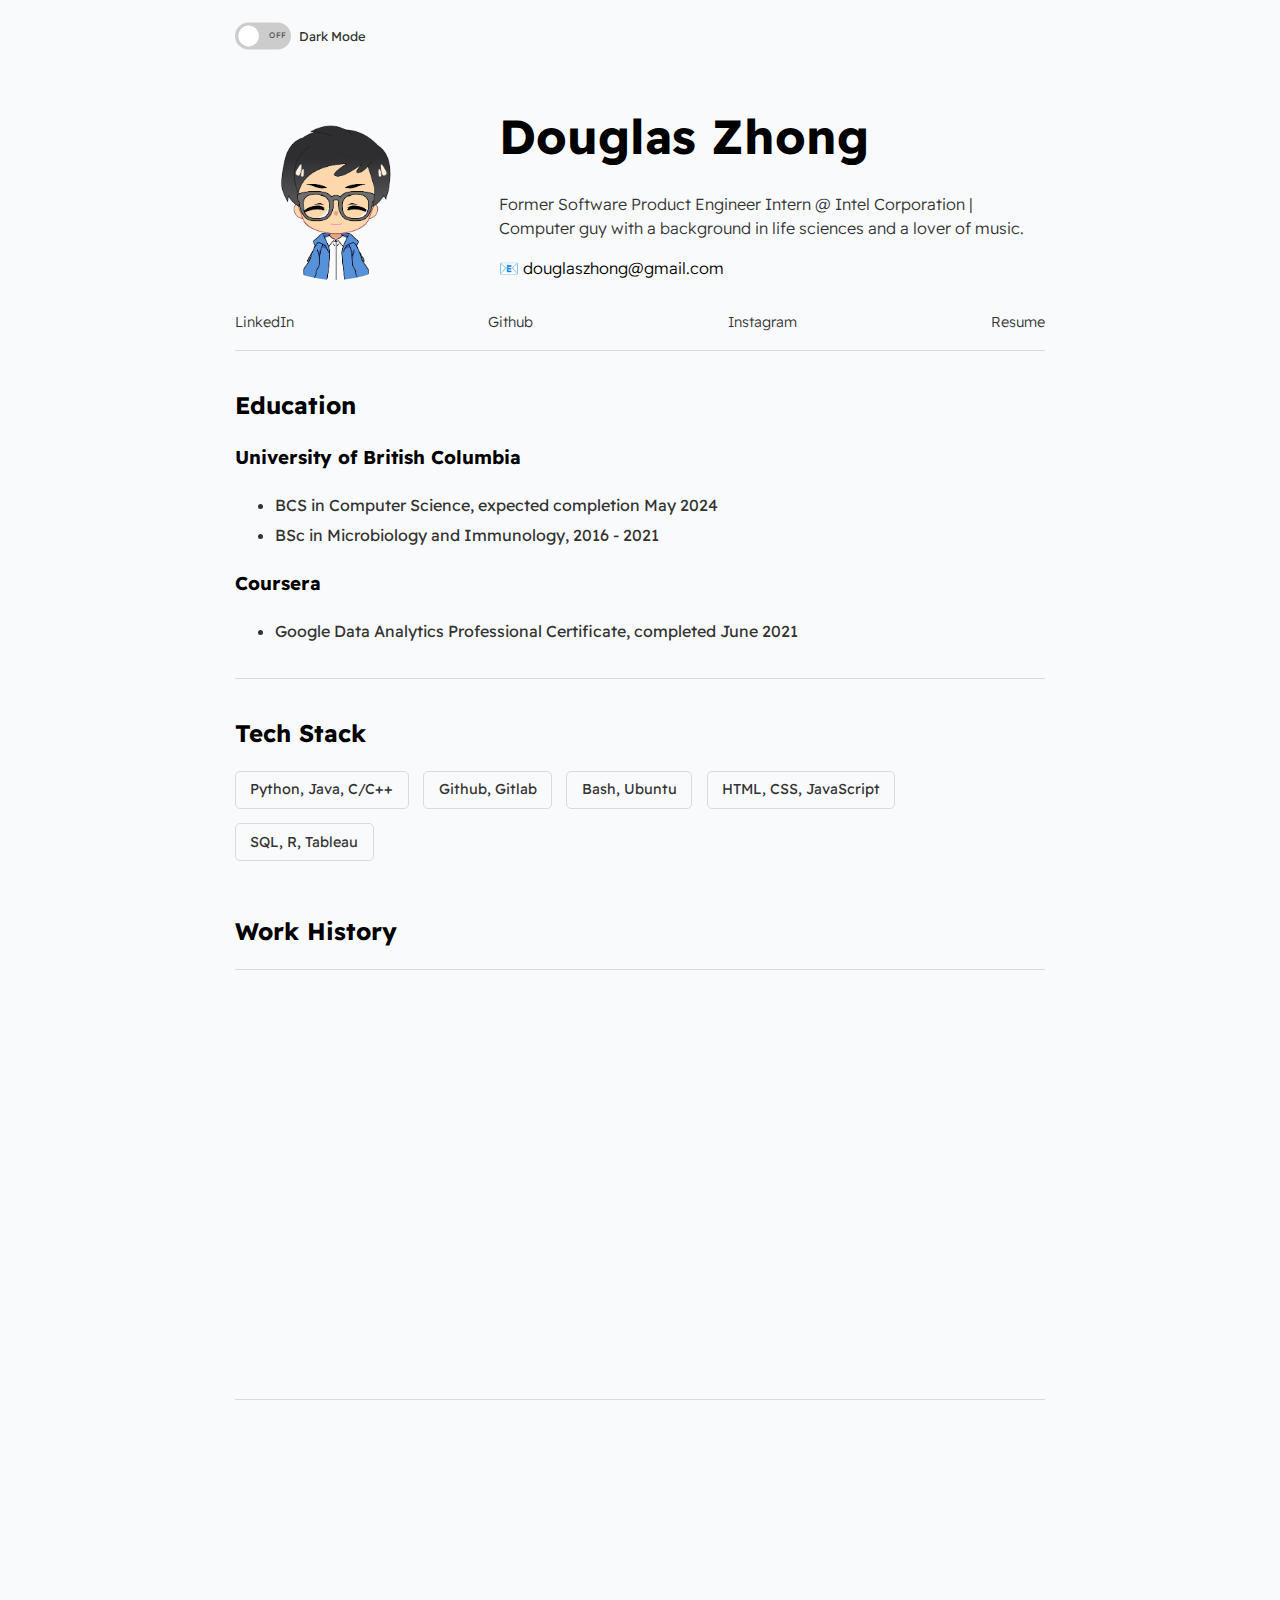
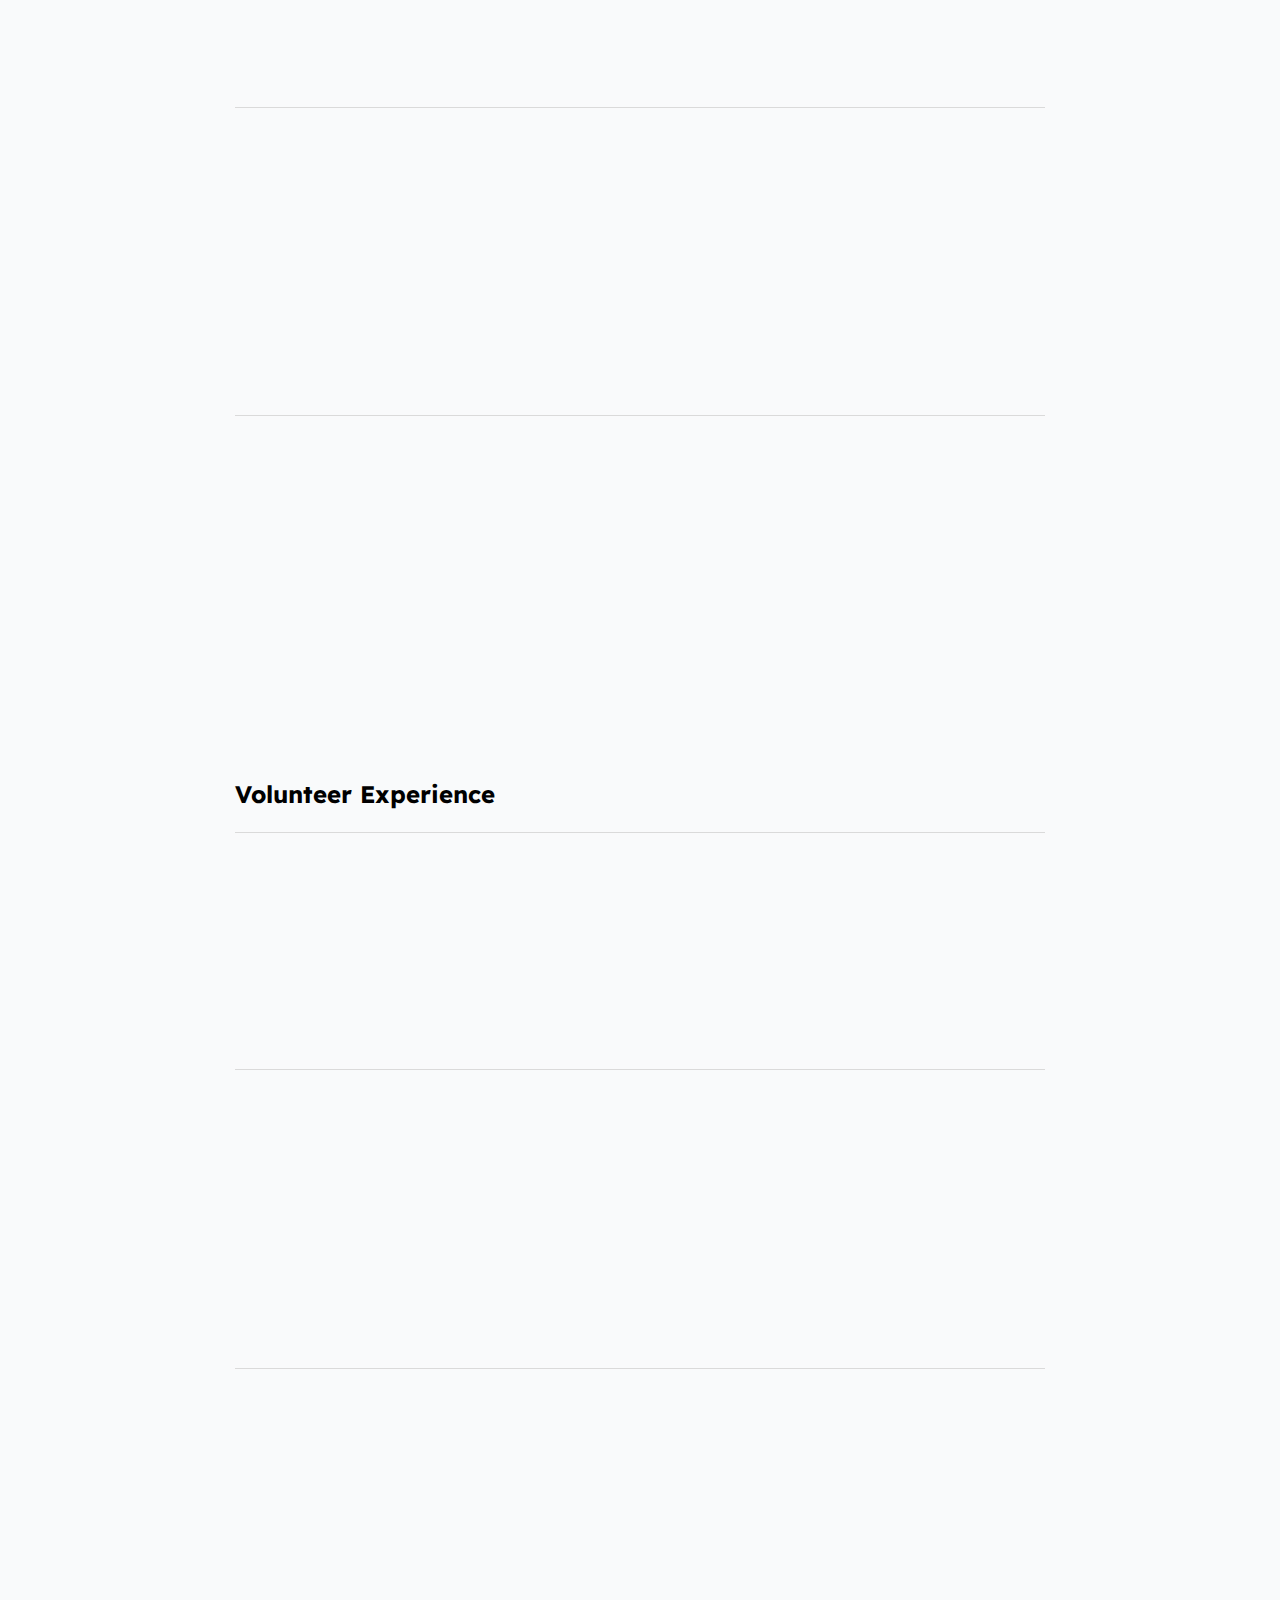
==== index.html @ 0e4bd497 "Update index.html" ====
<!DOCTYPE html>
<html lang="en">
<head>
    <meta charset="UTF-8">
    <meta http-equiv="X-UA-Compatible" content="IE=edge">
    <meta name="viewport" content="width=device-width, initial-scale=1.0">
    <title>Douglas Zhong</title>
    <link rel="stylesheet" type='text/css' media="screen" href="./styles/style.css">
</head>

<body>
    <div id="container--main">
        <div class="theme-switch-wrapper">
            <label class="theme-switch" for="checkbox">
                <input type="checkbox" id="checkbox" />
                <div class="slider round"></div>
                <span class="labels" data-on="ON" data-off="OFF"></span>
          </label>
          <p>Dark Mode</p>
        </div>    

        <section id="wrapper--hero" class="section--page">
            <img id="profile-pic" src="./assets/images/profile.png"/>
            <div>
                <h1 id="user-name">Douglas Zhong</h1>
                <p id ="bio">Former Software Product Engineer Intern @ Intel Corporation | Computer guy with a background in life sciences and a lover of music.</p>
                <a href="mailto: douglaszhong@gmail.com" target="_blank" id="email">📧 douglaszhong@gmail.com </a>
            </div>
        </section>


        <section class="section--page">
            <div id="socials--list">
                <a href="https://www.linkedin.com/in/douglas-zhong/" target="_blank">LinkedIn</a>
                <a href="https://github.com/hdzhong" target="_blank">Github</a>
                <a href="https://www.instagram.com/douglas.zhong/" target="_blank">Instagram</a>
                <a href="./assets/resume.pdf" target="_blank">Resume</a>
            </div>
        </section>
        <div class="line-break"></div>
        <section class="section--page">
            <h2>Education</h2>
            <h3>University of British Columbia</h1>
            <ul id="skills">
                <li>BCS in Computer Science, expected completion May 2024</li>
                <li>BSc in Microbiology and Immunology, 2016 - 2021</li>
            </ul>
            <h3>Coursera</h3>
            <ul id="skills">
                <li>Google Data Analytics Professional Certificate, completed June 2021</li>
            </ul>
        </section>
        <div class="line-break"></div>
        <section class="section--page cond_reveal">
            <h2>Tech Stack</h2>

            <div id="wrapper--techstack__items">
                <div class="card--techstack">
                    <span>Python, Java, C/C++</span>
                </div>

                <div class="card--techstack">
                    <span>Github, Gitlab</span>
                </div>

                <div class="card--techstack">
                    <span>Bash, Ubuntu</span>
                </div>

                <div class="card--techstack">
                    <span>HTML, CSS, JavaScript</span>
                </div>

                <div class="card--techstack">
                    <span>SQL, R, Tableau</span>
                </div>

            </div>
        </section>

        <section id="work-history-wrapper" class="section--page">
            <h2>Work History</h2>
            <div class="line-break"></div>
            <div class="card--work-history reveal">
                <strong>🎥 Software Product Engineer Intern | <a href="http://intel.ca" target="_blank">Intel Corporation</a> </strong>
                <p>May 2022 - Dec 2022</p>
                <p>Improve and maintain cutting edge software video encoders</p>
                <ul>
                    <li>Reduced up to 90% of time spent on testing workflows by introducing more automation to the pipeline</li>
                    <li>Analyzed encoded video quality to improve encoder performance</li>
                    <li>Maintained the open-source SVT-AV1 repository by debugging issues, deploying fixes, and reviewing merges</li>
                    <li>Benchmarked and validated the performance of multiple products across several platforms</li>
                    <li>Optimized AWS costs and time by introducing Terraform into the workflow</li>
                </ul>
            </div>

            <div class="line-break"></div>
            <div class="card--work-history reveal">
                <strong>🎹 Private Piano Teacher | Self-employed </strong>
                <p>Sept 2015 - Present</p>
                <p>Trained over a dozen skilled piano performers</p>
                <ul>
                    <li>Taught the <a href="https://www.rcmusic.com/"" target="_blank">RCM</a> piano curriculum up to Level 10</li>
                    <li>Developed well-rounded lesson plans together with the student and their family</li>
                    <li>Engaged students in discussions on musical selection and composer histories</li>
                </ul>
            </div>

            <div class="line-break"></div>
            <div class="card--work-history reveal">
                <strong>📋 Clinical Research Assistant | <a href="http://bcfootandankle.com/research/staff/"" target="_blank">BC Foot and Ankle</a></strong>
                <p>May 2020 - Dec 2020</p>
                <p>Managed 3+ orthopaedic studies to help improve the treatment of foot and ankle diseases</p>
                <ul>
                    <li>Created protocols for new and current studies for research during COVID-19</li>
                    <li>Developed and managed several REDCap databases for survey data collection</li>
                    <li>Compiled and analyzed data in Excel and produced reports for the surgeons/researchers</li>
                </ul>
            </div>

            <div class="line-break"></div>
            <div class="card--work-history reveal">
                <strong>🔬 Student Research Assistant |<a href="https://signalchemlifesciences.com/" target="_blank"> SignalChem Biotech Inc. </a></strong>
                <p>Jan 2019 - Sep 2019</p>
                <p>Produced 10+ custom proteins for clients</p>
                <ul>
                    <li>Performed various enzymatic assays for quality control to ensure customers received high quality proteins</li>
                    <li>Successfully implemented and optimized the cloning workflow for creating custom proteins</li>
                </ul>
            </div>
        </section>

        <section id="volunteer-wrapper" class="section--page">
            <h2>Volunteer Experience</h2>
            <div class="line-break"></div>
            <div class="card--work-history reveal">
                <strong>📊 Volunteer/Organizer | Data for Good Vancouver</strong>
                <p>May 2021 - Feb 2022</p>
                <ul>
                    <li>Helped organize a datathon for Brightside Homes to improve social housing</li>
                    <li>Cleaned and transformed survey data for future analytical purposes</li>
                </ul>
            </div>

            <div class="line-break"></div>
            <div class="card--work-history reveal">
                <strong>🏢 Human Resources Staff Member | Anime Revolution Inc. </strong>
                <p>Mar 2017 - Jun 2021</p>
                <ul>
                    <li>Planned and organized many of the logistical and practical details for the 3-day convention over several months with a dedicated team of directors, staff, and volunteers</li>
                    <li>Organized and scheduled shifts for 100+ staff and volunteers across several departments to make sure that the convention runs effectively and smoothly</li>
                </ul>
            </div>

            <div class="line-break"></div>
            <div class="card--work-history reveal">
                <strong>🎓 Senior Orientation Leader | University of British Columbia</strong>
                <p>Dec 2017 - Dec 2018</p>
                <ul>
                    <li>Successfully planned and executed Imagine Day (UBC’s orientation day) with a team of dedicated leaders for almost 2000 new UBC students</li>
                    <li>Trained and help develop a team of Orientation Leaders using various leadership and mentoring techniques and through giving feedback on online assignments</li>
                </ul>
            </div>

        </section>

        <section class="section--page reveal">
            <h2>Projects & Accomplishments (WIP)</h2>
            
            <div class="card--project">
                <a href="https://www.students.cs.ubc.ca/~hdzhong/project/public_html/login.php" target="_blank"><span>🏆 </span>Simple Anime Databases</a>
            </div>
            <div class="card--project">
                <a href="#"><span>🏆 </span>REDCap Database for Orthopaedic Studies</a>
            </div>
        
            <div class="card--project">
                <a href="#" ><span>🏆 </span>Saanich Inlet Genomics Report (Bioinformatics)</a>
            </div>
        
            <div class="card--project">
                <a href="https://github.com/hdzhong/Quizlet-But-Worse" target="_blank" ><span>🏆 </span>Flashcards!</a>
            </div>

        </section>
    </div>
    <script src="scripts.js"></script> 
</body>
</html>
---- styles/style.css ----
@import url('https://fonts.googleapis.com/css2?family=Readex+Pro:wght@300;400;500;600;700&display=swap');

/* Main styling */
:root{
    --mainTextColor:#000;
    --secondaryTextColor:rgb(51 51 51);
    --mainLinkColor:#0da2b8;
    --mainBorderColor:rgb(218, 218, 218);
    --mainBgColor:rgb(249, 250, 251);
    --hoverColor:#CBCBCB
}

html[data-theme='dark'] {
    --mainTextColor:#fff;
    --secondaryTextColor:#adb0b1;
    --mainLinkColor:rgb(30, 190, 214);
    --mainBorderColor:#2b3031;
    --mainBgColor:#131415;
    --hoverColor:#2b3031
}

html[data-theme='light'] {
    --mainTextColor:#000;
    --secondaryTextColor:rgb(51 51 51);
    --mainLinkColor:#0da2b8;
    --mainBorderColor:rgb(218, 218, 218);
    --mainBgColor:rgb(249, 250, 251);
    --hoverColor:#CBCBCB
}


*{
    font-family: 'Readex Pro';
    line-height: 1.5em;
    box-sizing: border-box;
    color: var(--mainTextColor);
}

body{
    background-color: var(--mainBgColor);

}

p, span, li{
    color: var(--secondaryTextColor);
    font-size: 1em;
}

a{
    text-decoration: none;
    color: var(--mainLinkColor);
    font-size: 500;
}

li{
    line-height: 1.9em;
}

#container--main{
    max-width: 810px;
    margin: 0 auto;
}

.section--page{
    padding-top: 1em;
    padding-bottom: 1em;
}

#wrapper--hero{
    display: flex;
    align-items: center;
    gap: 4em;
}

#user-name{
    font-size: 3em;
    line-height: 1em;
}
#bio, a{
    font-weight: 300;
}

#profile-pic{
    border-radius: 50%;
    width: 200px;
    height: 200px;
    object-fit: cover;
}


#email{
    color: var(--mainTextColor);
    transition: 0.3s;
}

#email:hover{
    color: var(--mainLinkColor);
}

#socials--list{
    display: flex;
    justify-content: space-between;
    column-gap: 1em;
    flex-wrap: wrap;
}

#socials--list a{
    font-size: 0.9em;
    color: var(--secondaryTextColor);
    transition: 0.3s;
}

#socials--list a:hover{
    color: var(--mainLinkColor);
}

#wrapper--techstack__items{
    display: flex;
    flex-wrap: wrap;
    gap: 1em;
    font-size: 0.9em;
}


.card--techstack{
    border: 1px solid var(--mainBorderColor);
    padding: 0.5em 1em;
    border-radius: 5px;
    transition: 0.5s;
}

.card--techstack:hover{
    background-color: var(--hoverColor);
}

.card--work-history{
    border-left: 1px solid var(--mainBorderColor);
    margin-top: 3em;
    margin-bottom: 3em;
    padding-left: 2em;
}

.line-break{
    background-color: var(--mainBorderColor);
    height: 1px;
}

.card--project{
    padding-top: 1em;
    padding-bottom: 1em;
    border-top: 1px solid var(--mainBorderColor);
}

.card--project a{
    color: var(--mainTextColor);
    transition: 0.3s;
}

.card--project a:hover{
    color: var(--mainLinkColor)
}

/* Adjust for mobile */

@media(max-width:600px) {
    #wrapper--hero{
        flex-direction: column;
        padding-left:0.25em;
    }
    #profile-pic{
        margin-top: 25px;
        margin-bottom: -40px;
        width: 300px;
        height: 300px;
    }

    .section--page{
        padding-top: 1em;
        padding-bottom: 1em;
    }

    .card--work-history{
        border-left: none;
        padding-left: 1em;
    }
    .cond_reveal{
        position: relative;
        transform: translateY(15px);
        opacity: 0;
        transition: 0.70s all ease;
    }
    .cond_reveal.active{
        transform: translateY(0);
        opacity: 1;
    }
}

/* Slow reveal of contents while scrolling */
.reveal{
    position: relative;
    transform: translateY(25px);
    opacity: 0;
    transition: 0.70s all ease;
  }
  .reveal.active{
    transform: translateY(0);
    opacity: 1;
  }

/* Dark mode toggle */

.theme-switch-wrapper {
    display: flex;
    align-items: center;
    transform: scale(0.8);
    transform-origin: left;
}

.theme-switch-wrapper p {
    margin-left: 10px;
    font-size: 1rem;
}
.theme-switch {
    display: inline-block;
    height: 34px;
    position: relative;
    width: 70px;
}

.theme-switch input {
    display:none;
}

/* Slider styling */

.slider {
    background-color: #ccc;
    bottom: 0;
    cursor: pointer;
    left: 0;
    position: absolute;
    right: 0;
    top: 0;
    transition: .4s;
}

.slider:before {
    background-color: #fff;
    bottom: 4px;
    content: "";
    height: 26px;
    left: 4px;
    position: absolute;
    transition: .4s;
    width: 26px;
}

input:checked + .slider {
    background-color: #66bb6a;
}

input:checked + .slider:before {
    transform: translateX(36px);
}

.slider.round {
    border-radius: 34px;
}

.slider.round:before {
    border-radius: 50%;
}

/* Slider labels */
.theme-switch .labels {
    position: absolute;
    top: 25%;
    left: 0;
    width: 100%;
    height: 100%;
    font-size: 10px;
    transition: all 0.4s ease-in-out;
}

.theme-switch .labels::after {
    content: attr(data-off);
    position: absolute;
    right: 7px;
    color: #4d4d4d;
    opacity: 1;
    transition: all 0.3s ease-in-out;
}

.theme-switch .labels::before {
    content: attr(data-on);
    position: absolute;
    left: 7px;
    color: #ffffff;
    opacity: 0;
    transition: all 0.3s ease-in-out;
}

.theme-switch input:checked~.labels::after {
    opacity: 0;
}

.theme-switch input:checked~.labels::before {
    opacity: 1;
}
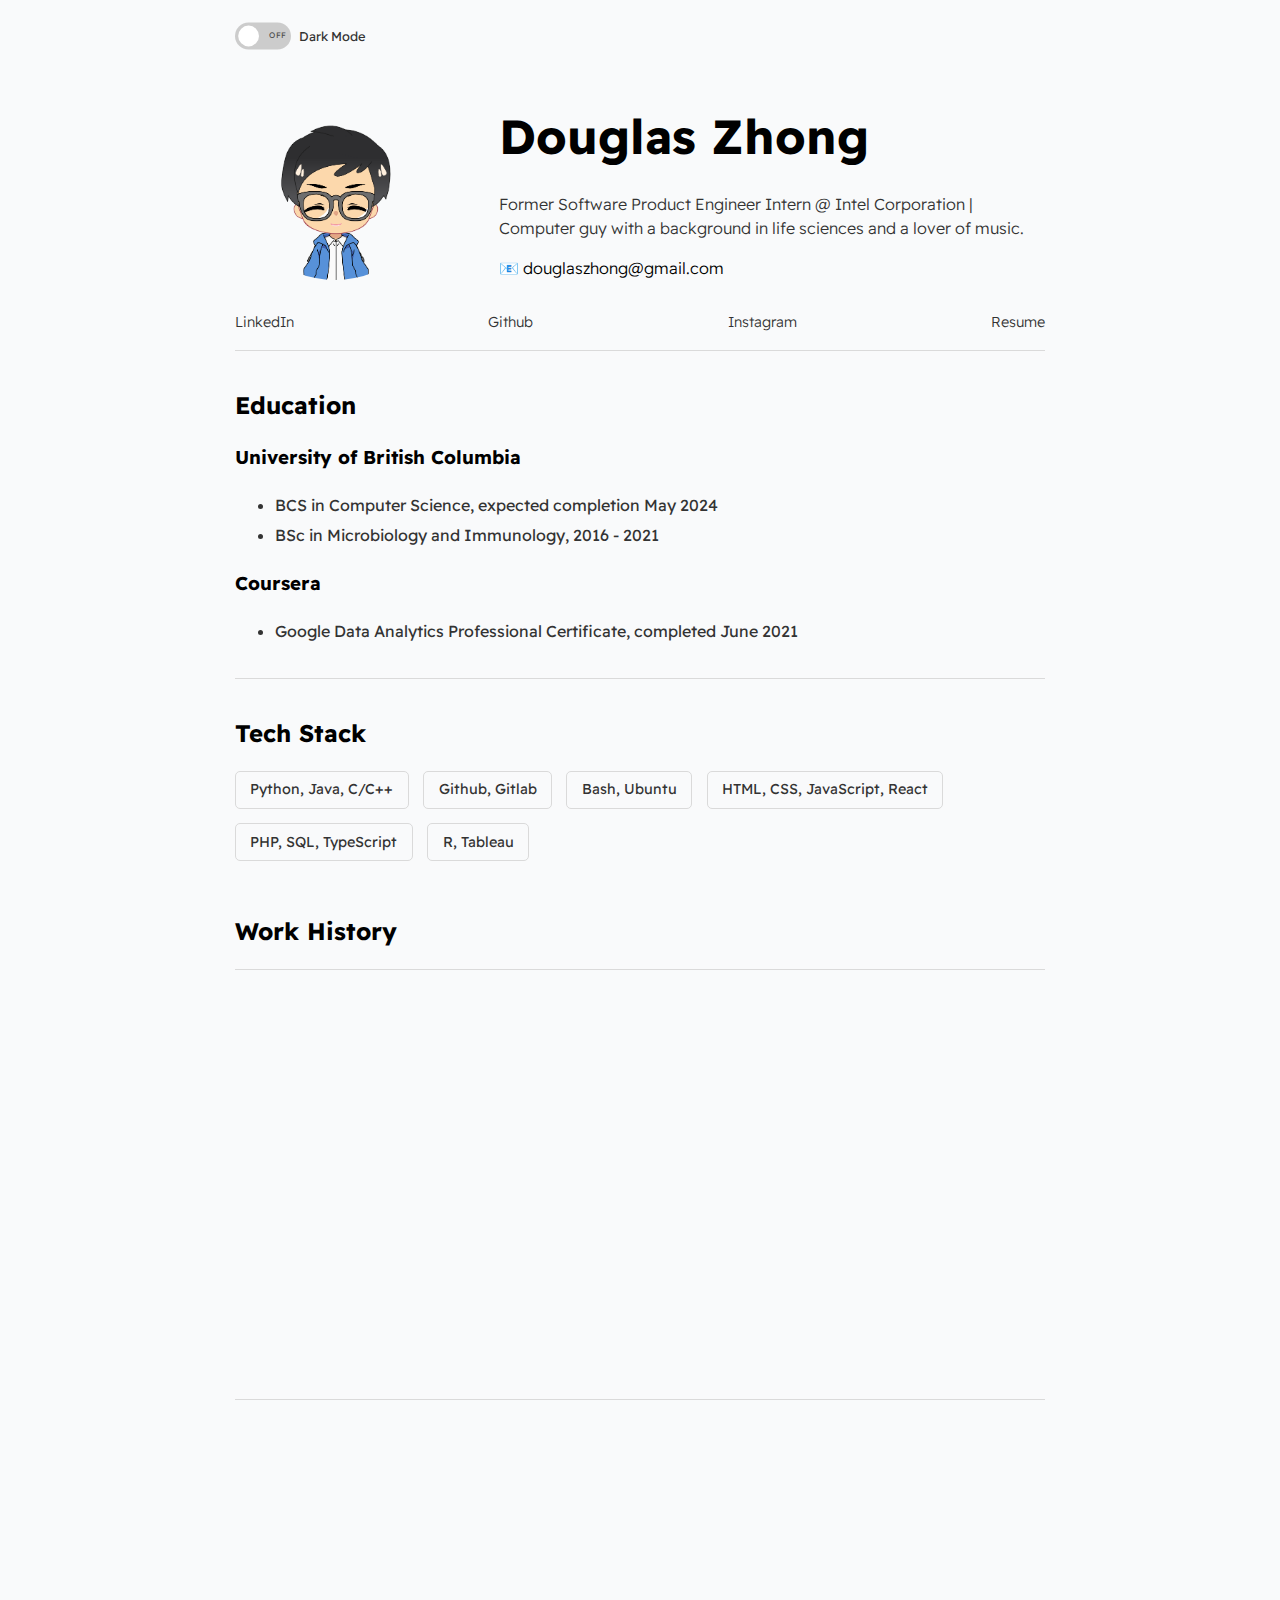
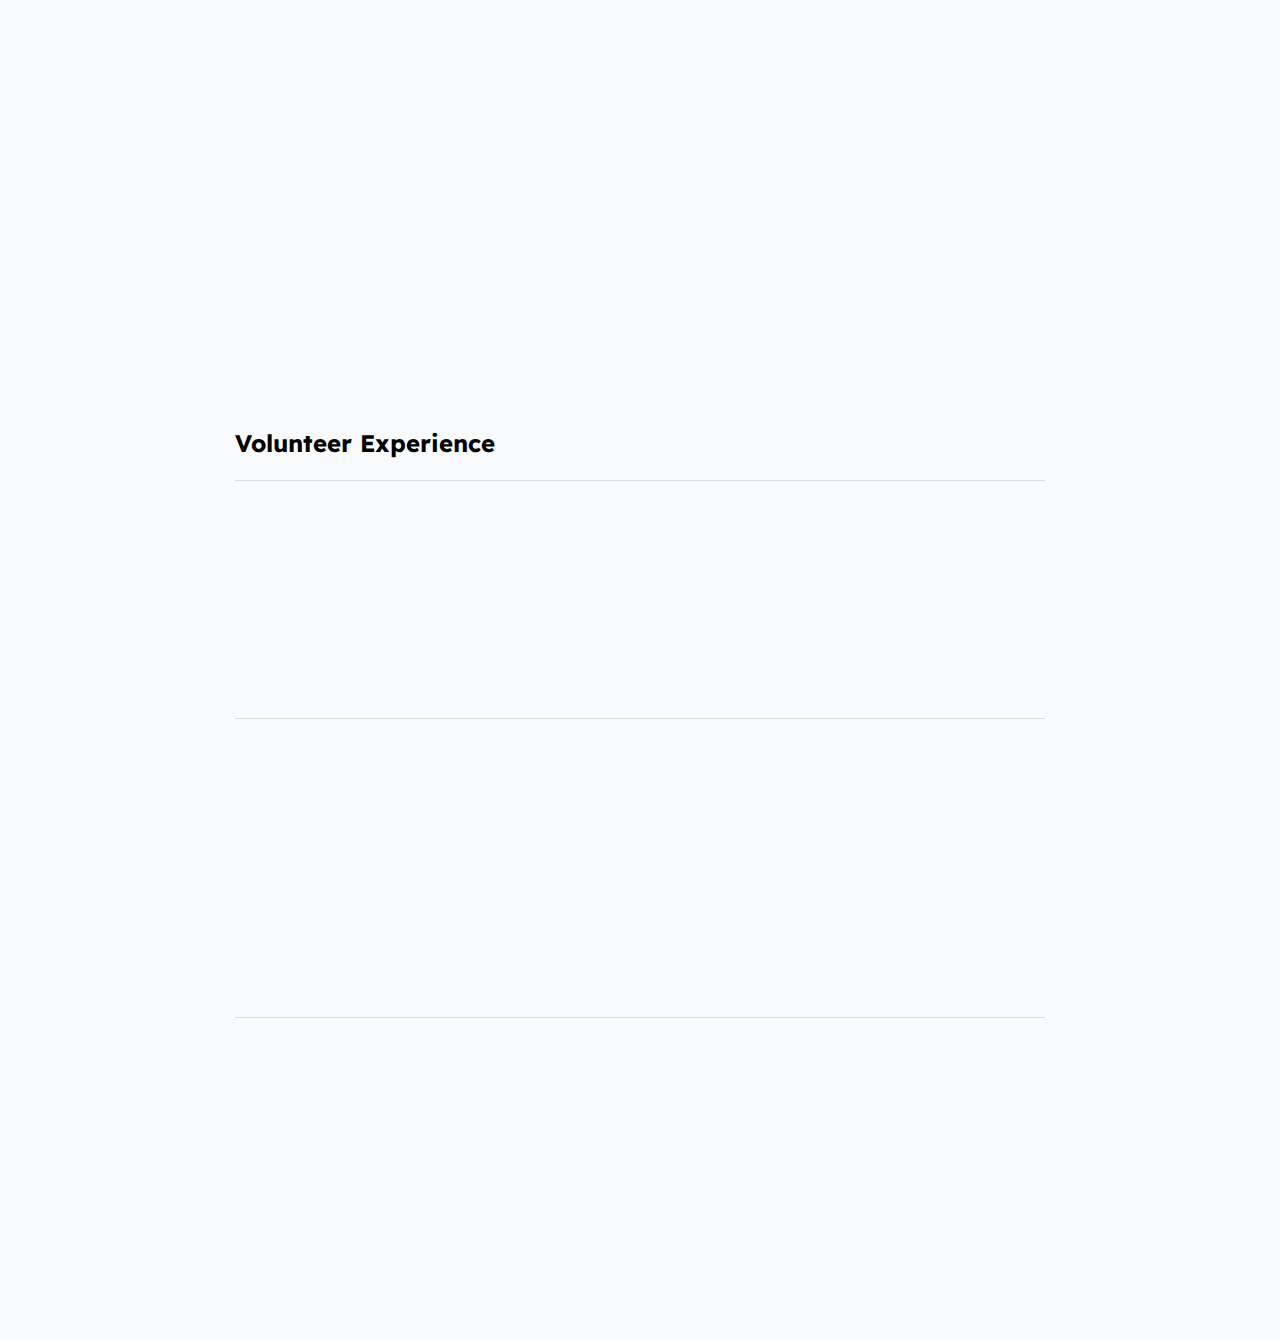
==== commit a925287f: "Updated with project info" ====
--- a/index.html
+++ b/index.html
@@ -68,11 +68,15 @@
                 </div>
 
                 <div class="card--techstack">
-                    <span>HTML, CSS, JavaScript</span>
-                </div>
-
-                <div class="card--techstack">
-                    <span>SQL, R, Tableau</span>
+                    <span>HTML, CSS, JavaScript, React</span>
+                </div>
+
+                <div class="card--techstack">
+                    <span>PHP, SQL, TypeScript</span>
+                </div>
+
+                <div class="card--techstack">
+                    <span>R, Tableau</span>
                 </div>
 
             </div>
@@ -130,6 +134,48 @@
             </div>
         </section>
 
+        <section class="section--page reveal">
+            <h2>Projects & Accomplishments</h2>
+            
+            <div class="card--project reveal">
+                <a href="https://www.students.cs.ubc.ca/~hdzhong/project/public_html/login.php" target="_blank"><span>🏆 </span>Simple Anime Database</a>
+                <ul>
+                    <li>Designed and implemented a relational database for an anime database project using Oracle DBMS, showcasing database management and design skills.</li>
+                    <li>Developed a frontend web application using PHP, JavaScript, HTML, and CSS, demonstrating proficiency in multiple web development technologies.</li>
+                    <li>Implemented user authentication, search functionality, and a review system, showcasing skills in creating complex features that provide a great user experience.</li>
+                    <li>Demonstrated problem-solving skills, best practices in web development, and a collaborative mindset throughout the project, indicating a commitment to high-quality software development.</li>
+                </ul> 
+            </div>
+
+            <div class="card--project reveal">
+                <a href="https://hdzhong.github.io/Travel-AI-project/" target="_blank" ><span>🏆 </span>Itinerary Generator</a>
+                <ul>
+                    <li>Successfully integrated multiple APIs, including OpenAI and Google Places API, to create a cohesive and user-friendly application.</li>
+                    <li>Built a personalized and customized experience for users by allowing them to input their destination, start/end dates, type of traveller, and desired experience.</li>
+                    <li>Paid attention to detail by including a dining option for each day and attempting to retrieve rating and picture information from the Google Places API.</li>
+                    <li>Demonstrated proficiency with React by building the application using React components and state management, showcasing the ability to create scalable, modular, and maintainable code.</li>
+                </ul>
+            </div>
+
+            <div class="card--project reveal">
+                <a href="https://github.com/hdzhong/Quizlet-But-Worse" target="_blank" ><span>🏆 </span>Flashcards!</a>
+                <ul>
+                    <li>Developed a fully functional flashcard application using Java Swing and JUnit for unit testing, demonstrating proficiency in Java programming and UI development.</li>
+                    <li>Implemented the ability to store collections of flashcards as JSON objects, highlighting skills in data storage and manipulation.</li>
+                    <li>Designed the application to allow users to create and delete flashcard sets, add, remove, and edit cards within each set, and test themselves on the front and back sides of each card, demonstrating strong problem-solving skills and attention to user experience.</li>
+                    <li>Conducted thorough unit testing using JUnit, ensuring the reliability and correctness of the application and highlighting your commitment to quality and attention to detail.</li>
+                </ul>
+            </div>
+
+            <div class="card--project reveal">
+                <a href="#"><span>🏆 </span>REDCap Database for Orthopaedic Studies</a>
+            </div>
+        
+            <div class="card--project reveal">
+                <a href="#" ><span>🏆 </span>Saanich Inlet Genomics Report (Bioinformatics)</a>
+            </div>
+        </section>
+
         <section id="volunteer-wrapper" class="section--page">
             <h2>Volunteer Experience</h2>
             <div class="line-break"></div>
@@ -160,26 +206,6 @@
                     <li>Successfully planned and executed Imagine Day (UBC’s orientation day) with a team of dedicated leaders for almost 2000 new UBC students</li>
                     <li>Trained and help develop a team of Orientation Leaders using various leadership and mentoring techniques and through giving feedback on online assignments</li>
                 </ul>
-            </div>
-
-        </section>
-
-        <section class="section--page reveal">
-            <h2>Projects & Accomplishments (WIP)</h2>
-            
-            <div class="card--project">
-                <a href="https://www.students.cs.ubc.ca/~hdzhong/project/public_html/login.php" target="_blank"><span>🏆 </span>Simple Anime Databases</a>
-            </div>
-            <div class="card--project">
-                <a href="#"><span>🏆 </span>REDCap Database for Orthopaedic Studies</a>
-            </div>
-        
-            <div class="card--project">
-                <a href="#" ><span>🏆 </span>Saanich Inlet Genomics Report (Bioinformatics)</a>
-            </div>
-        
-            <div class="card--project">
-                <a href="https://github.com/hdzhong/Quizlet-But-Worse" target="_blank" ><span>🏆 </span>Flashcards!</a>
             </div>
 
         </section>
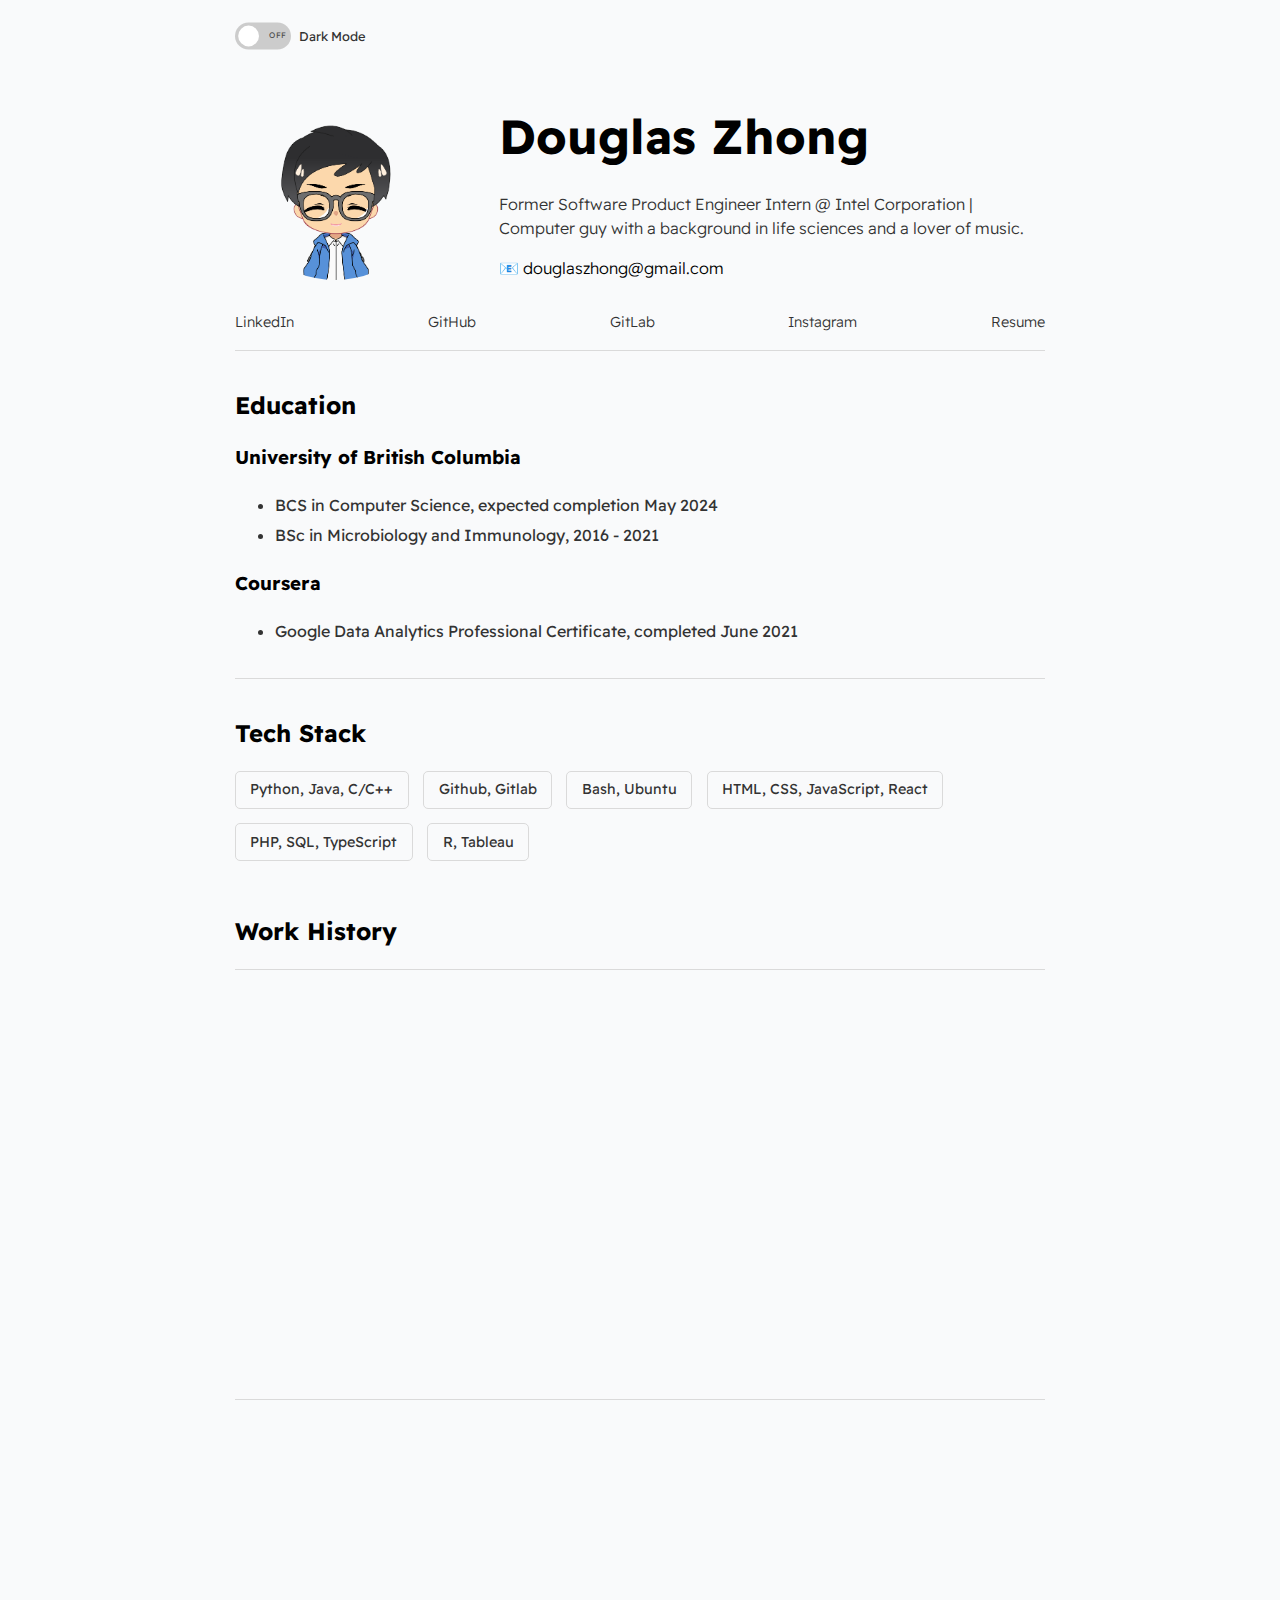
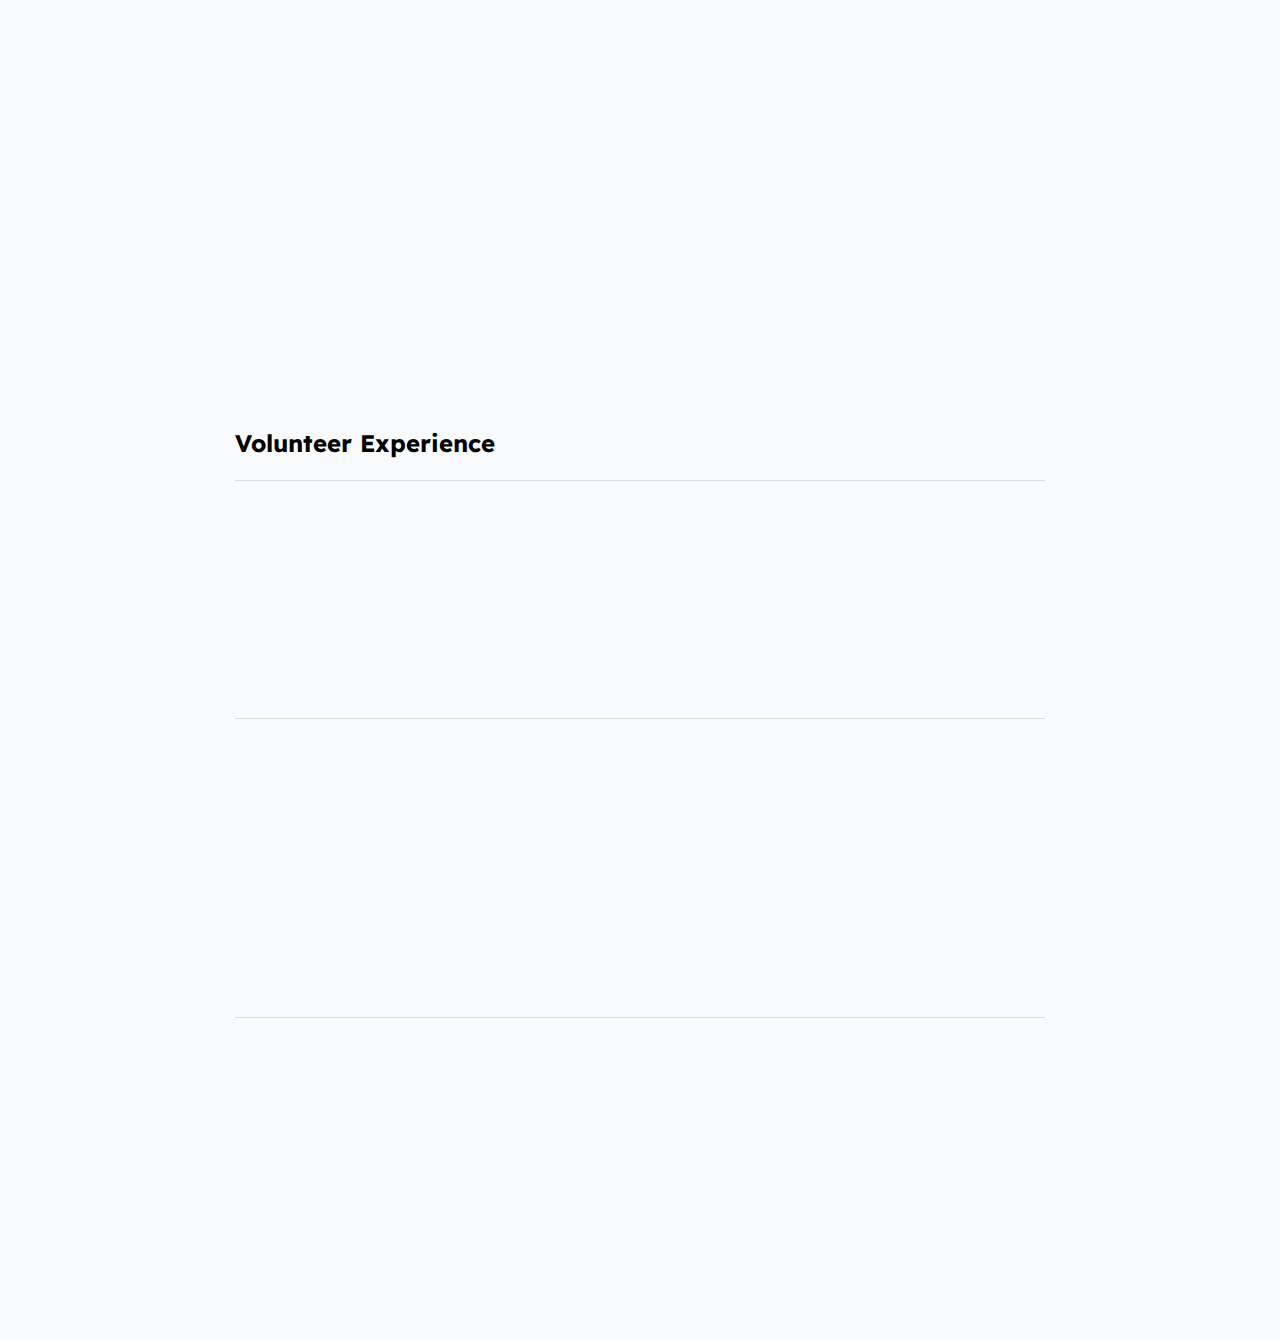
==== commit 487f478c: "Updated resume; added gitlab link" ====
--- a/index.html
+++ b/index.html
@@ -32,7 +32,8 @@
         <section class="section--page">
             <div id="socials--list">
                 <a href="https://www.linkedin.com/in/douglas-zhong/" target="_blank">LinkedIn</a>
-                <a href="https://github.com/hdzhong" target="_blank">Github</a>
+                <a href="https://github.com/hdzhong" target="_blank">GitHub</a>
+                <a href="https://gitlab.com/hdzhong" target="_blank">GitLab</a>
                 <a href="https://www.instagram.com/douglas.zhong/" target="_blank">Instagram</a>
                 <a href="./assets/resume.pdf" target="_blank">Resume</a>
             </div>
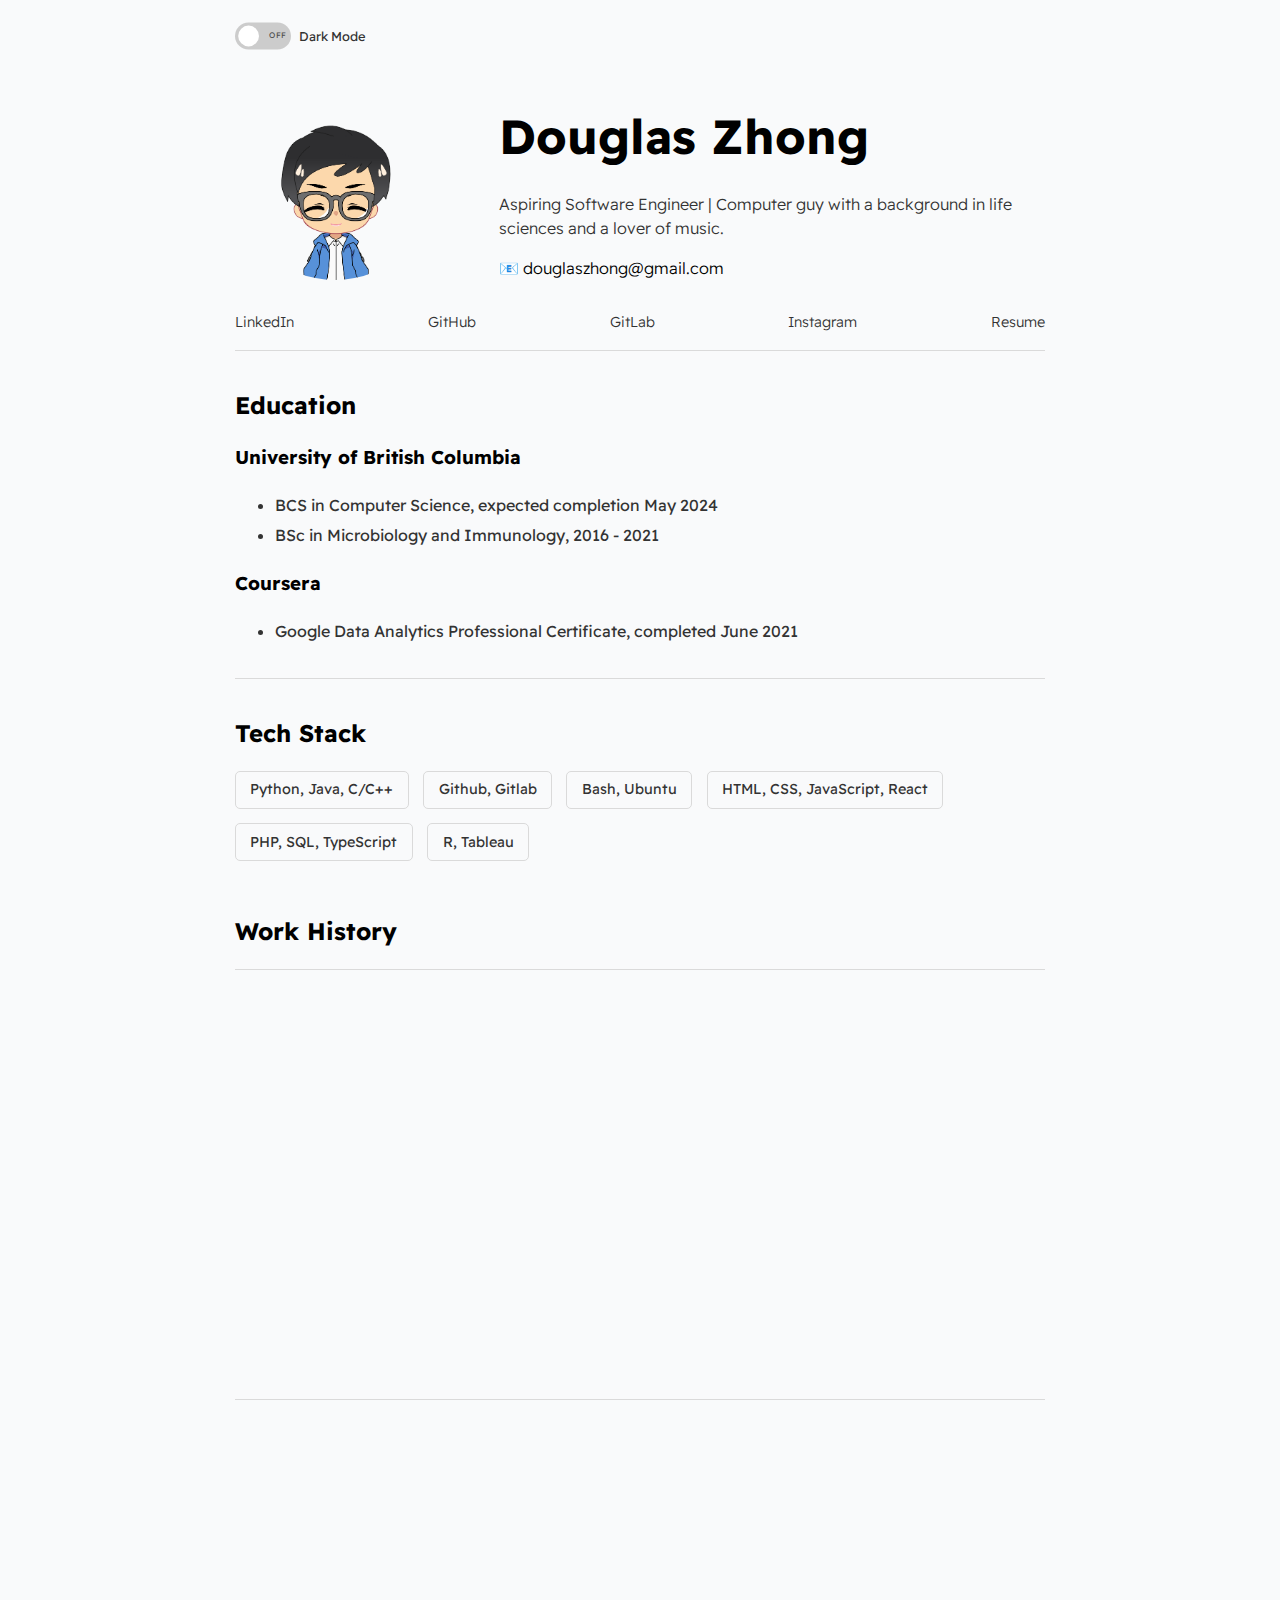
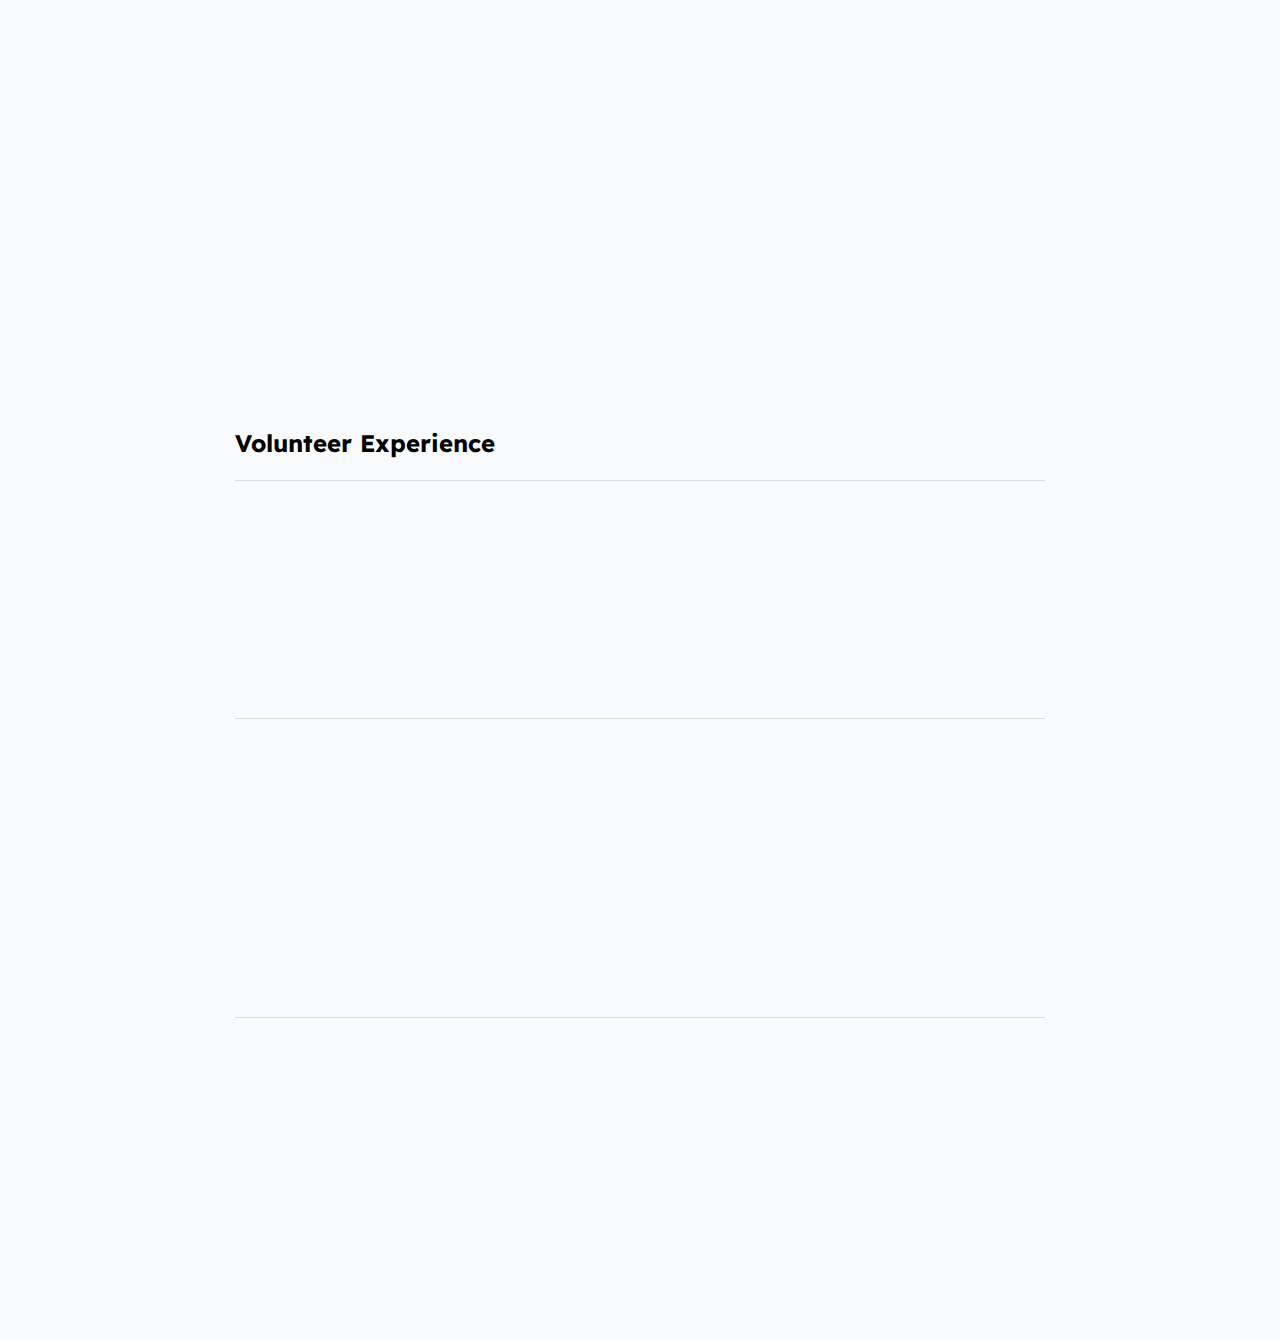
==== commit d4a9f431: "updated header" ====
--- a/index.html
+++ b/index.html
@@ -23,7 +23,7 @@
             <img id="profile-pic" src="./assets/images/profile.png"/>
             <div>
                 <h1 id="user-name">Douglas Zhong</h1>
-                <p id ="bio">Former Software Product Engineer Intern @ Intel Corporation | Computer guy with a background in life sciences and a lover of music.</p>
+                <p id ="bio">Aspiring Software Engineer | Computer guy with a background in life sciences and a lover of music.</p>
                 <a href="mailto: douglaszhong@gmail.com" target="_blank" id="email">📧 douglaszhong@gmail.com </a>
             </div>
         </section>
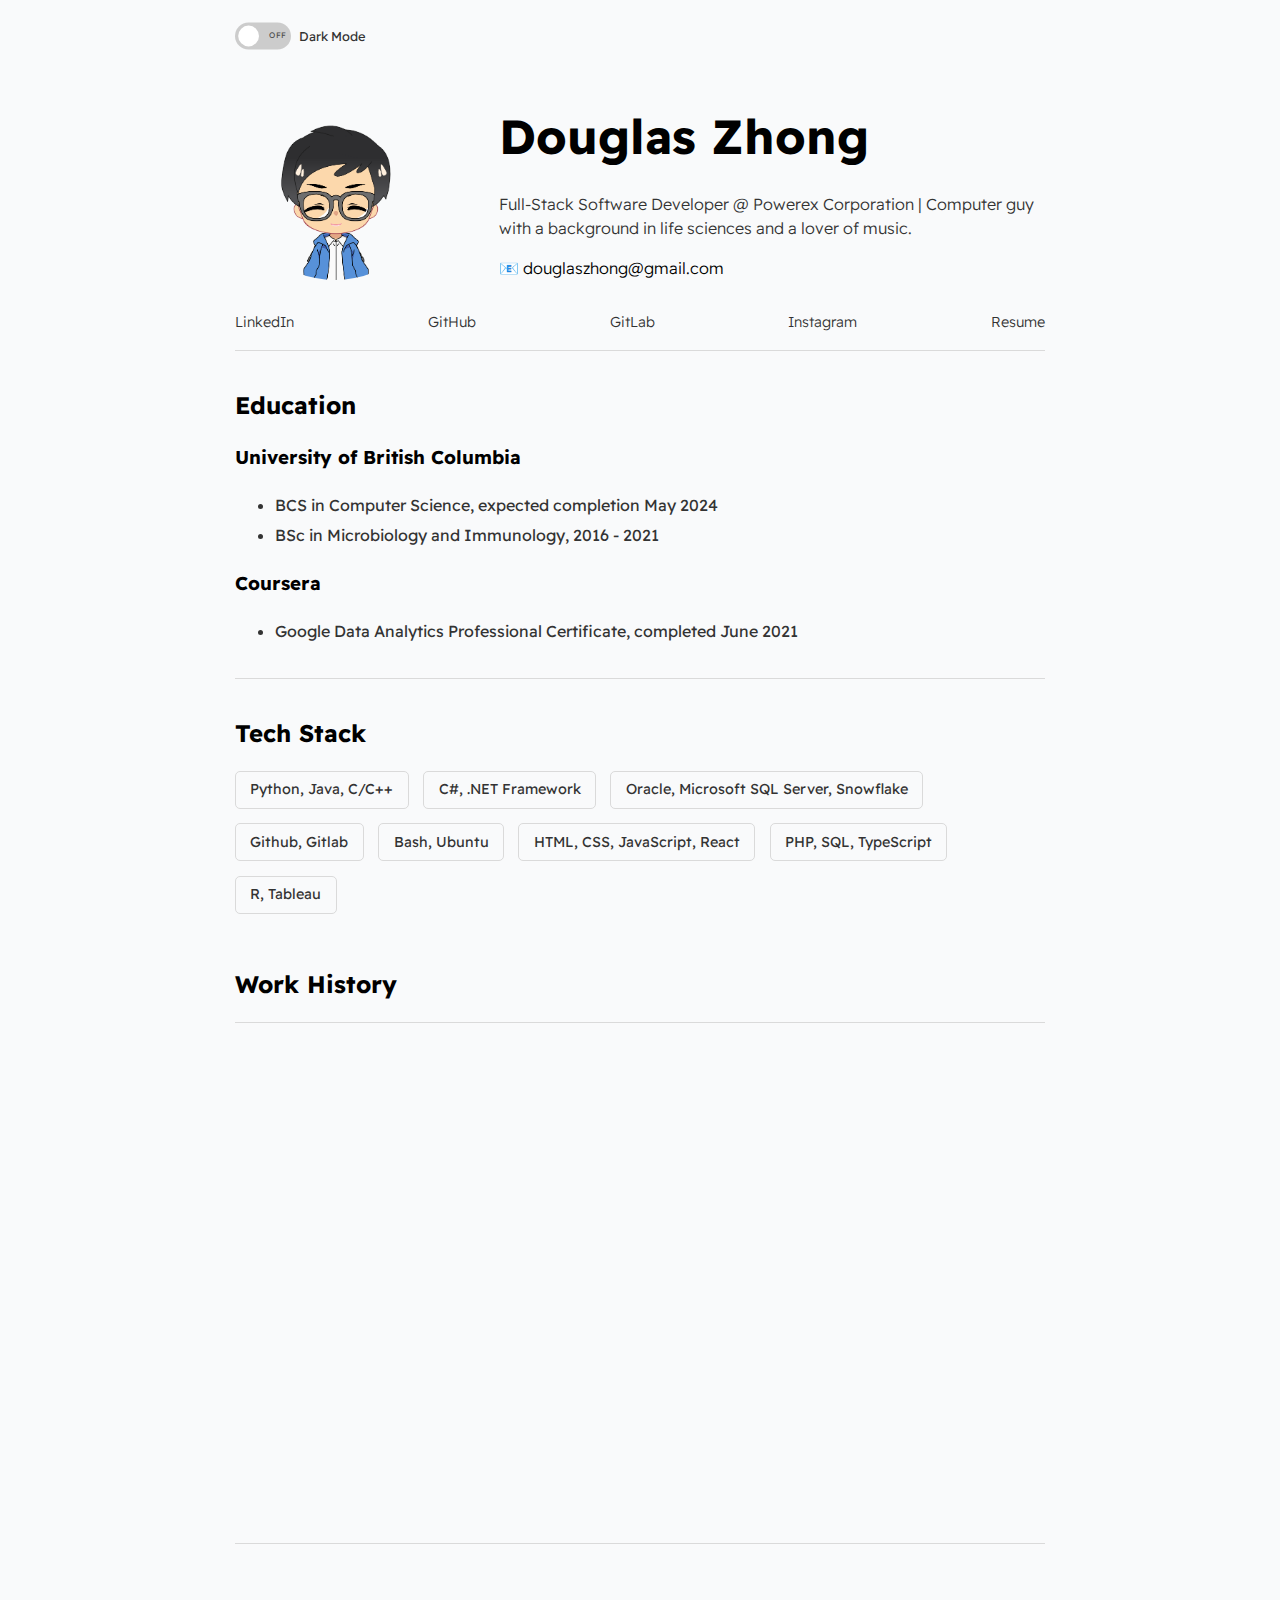
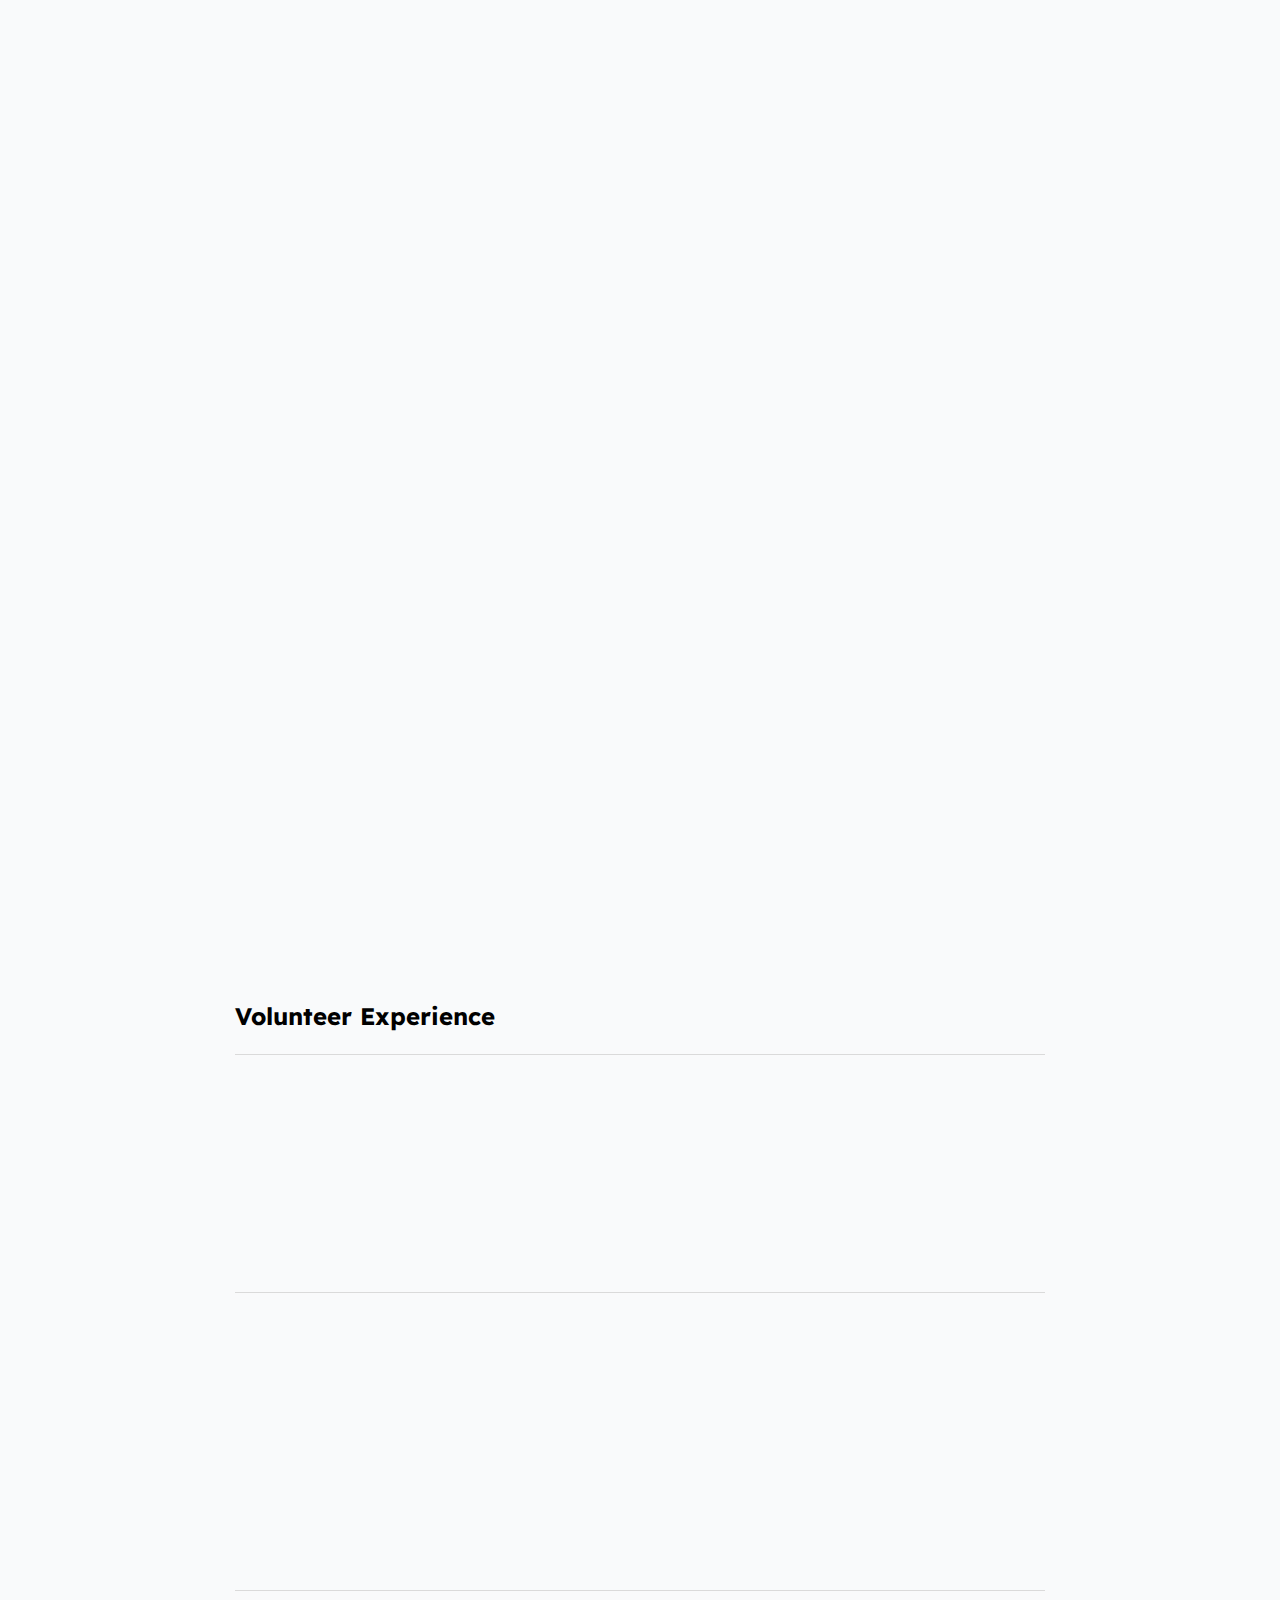
==== commit d211d18e: "Updated to include latest internship" ====
--- a/index.html
+++ b/index.html
@@ -23,7 +23,7 @@
             <img id="profile-pic" src="./assets/images/profile.png"/>
             <div>
                 <h1 id="user-name">Douglas Zhong</h1>
-                <p id ="bio">Aspiring Software Engineer | Computer guy with a background in life sciences and a lover of music.</p>
+                <p id ="bio">Full-Stack Software Developer @ Powerex Corporation | Computer guy with a background in life sciences and a lover of music.</p>
                 <a href="mailto: douglaszhong@gmail.com" target="_blank" id="email">📧 douglaszhong@gmail.com </a>
             </div>
         </section>
@@ -61,6 +61,14 @@
                 </div>
 
                 <div class="card--techstack">
+                    <span>C#, .NET Framework</span>
+                </div>
+
+                <div class="card--techstack">
+                    <span>Oracle, Microsoft SQL Server, Snowflake</span>
+                </div>
+
+                <div class="card--techstack">
                     <span>Github, Gitlab</span>
                 </div>
 
@@ -85,6 +93,21 @@
 
         <section id="work-history-wrapper" class="section--page">
             <h2>Work History</h2>
+
+            <div class="line-break"></div>
+            <div class="card--work-history reveal">
+                <strong>⚡ Full-Stack Developer Intern | <a href="https://powerex.com/" target="_blank">Powerex Corporation</a> </strong>
+                <p>May 2023 - Present</p>
+                <p>Improve and maintain cutting edge software video encoders</p>
+                <ul>
+                    <li>Contributing to the design, development, and testing of dozens of applications</li>
+                    <li>Applied Agile methodologies in the fast-paced environment, collaborating with cross-functional teams, Business Analysts, and end-users to meet business and IT requirements</li>
+                    <li>Demonstrated initiative in problem-solving and the ability to quickly adapt to new applications, tools, methodologies, and business aspects, ensuring effective task management in a dynamic setting</li>
+                    <li>Proficient in developing and documenting application design specifications, actively contributing to process enhancement in areas of application support and troubleshooting</li>
+                    <li>Acquired hands-on experience with a variety of technologies, including C#, .NET Framework, Microsoft SQL Server, Oracle, and more, showcasing a well-rounded technical skill set.</li>
+                </ul>
+            </div>
+
             <div class="line-break"></div>
             <div class="card--work-history reveal">
                 <strong>🎥 Software Product Engineer Intern | <a href="http://intel.ca" target="_blank">Intel Corporation</a> </strong>
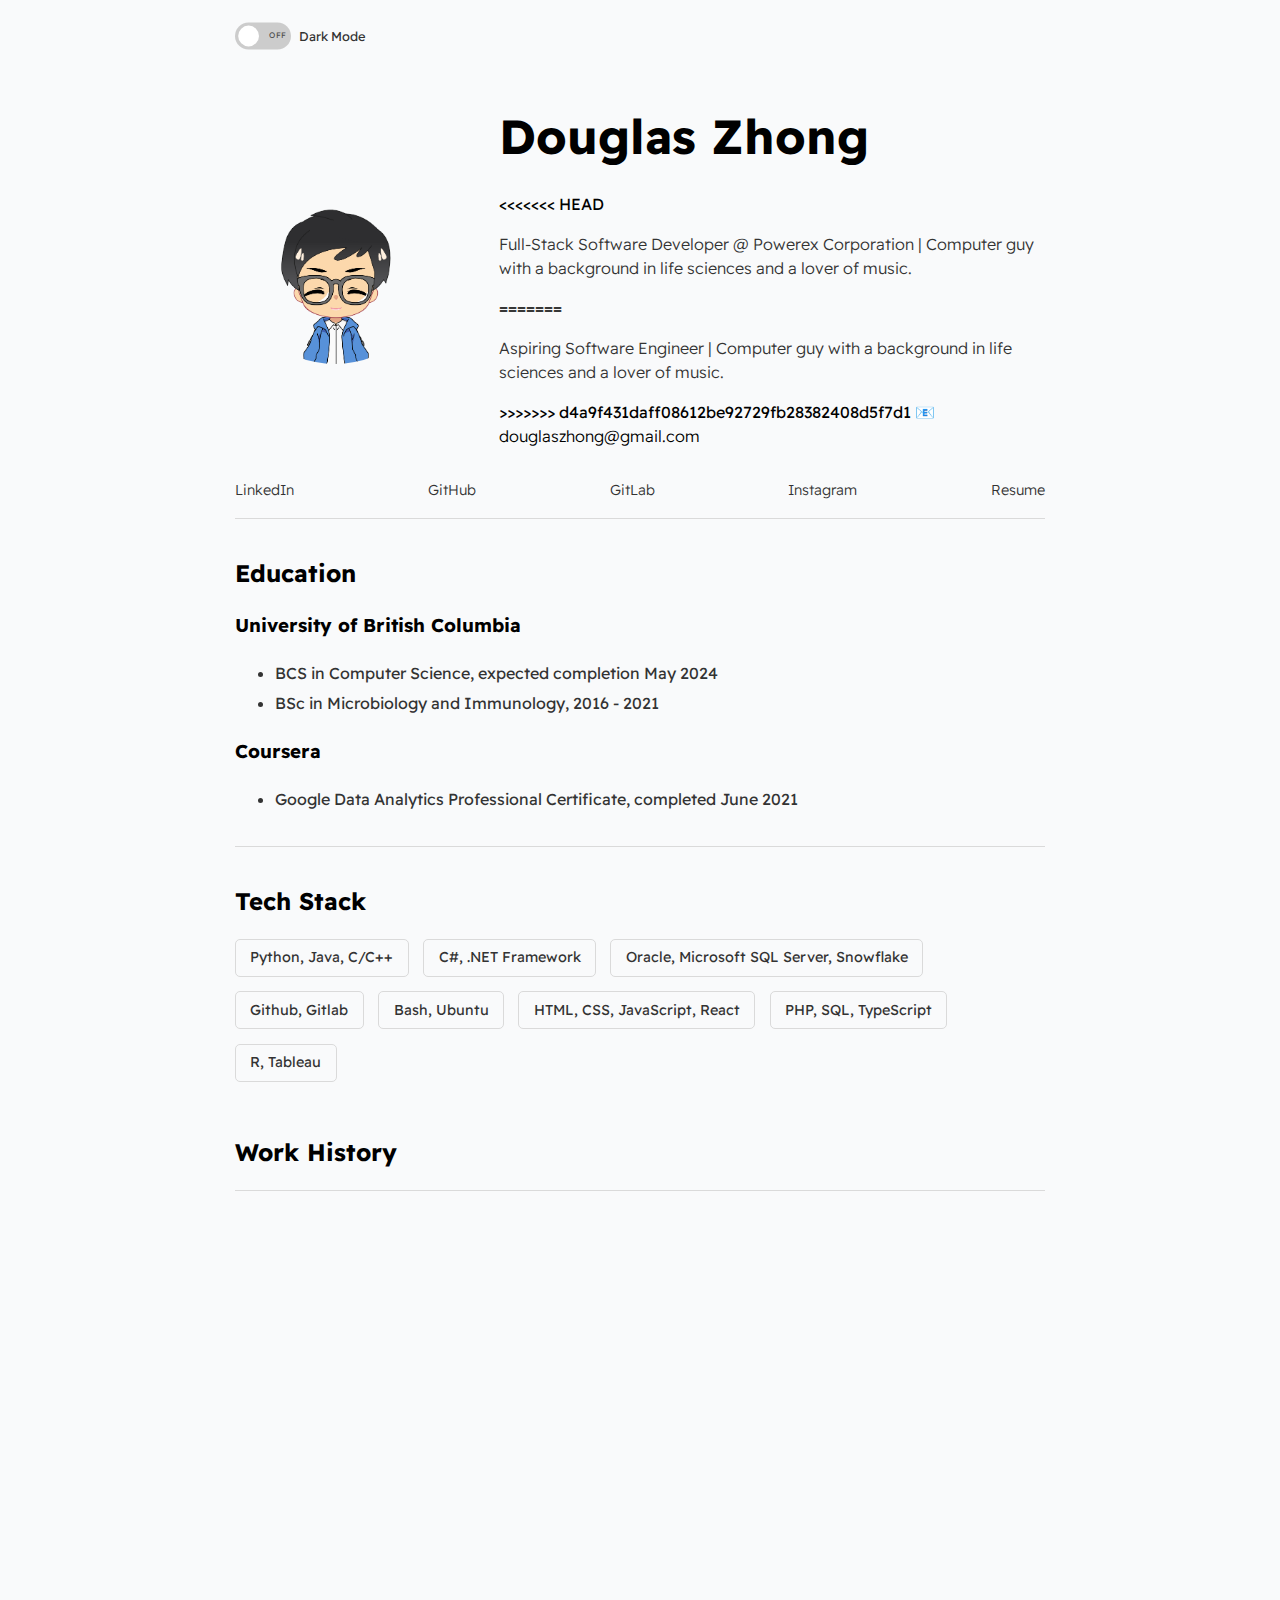
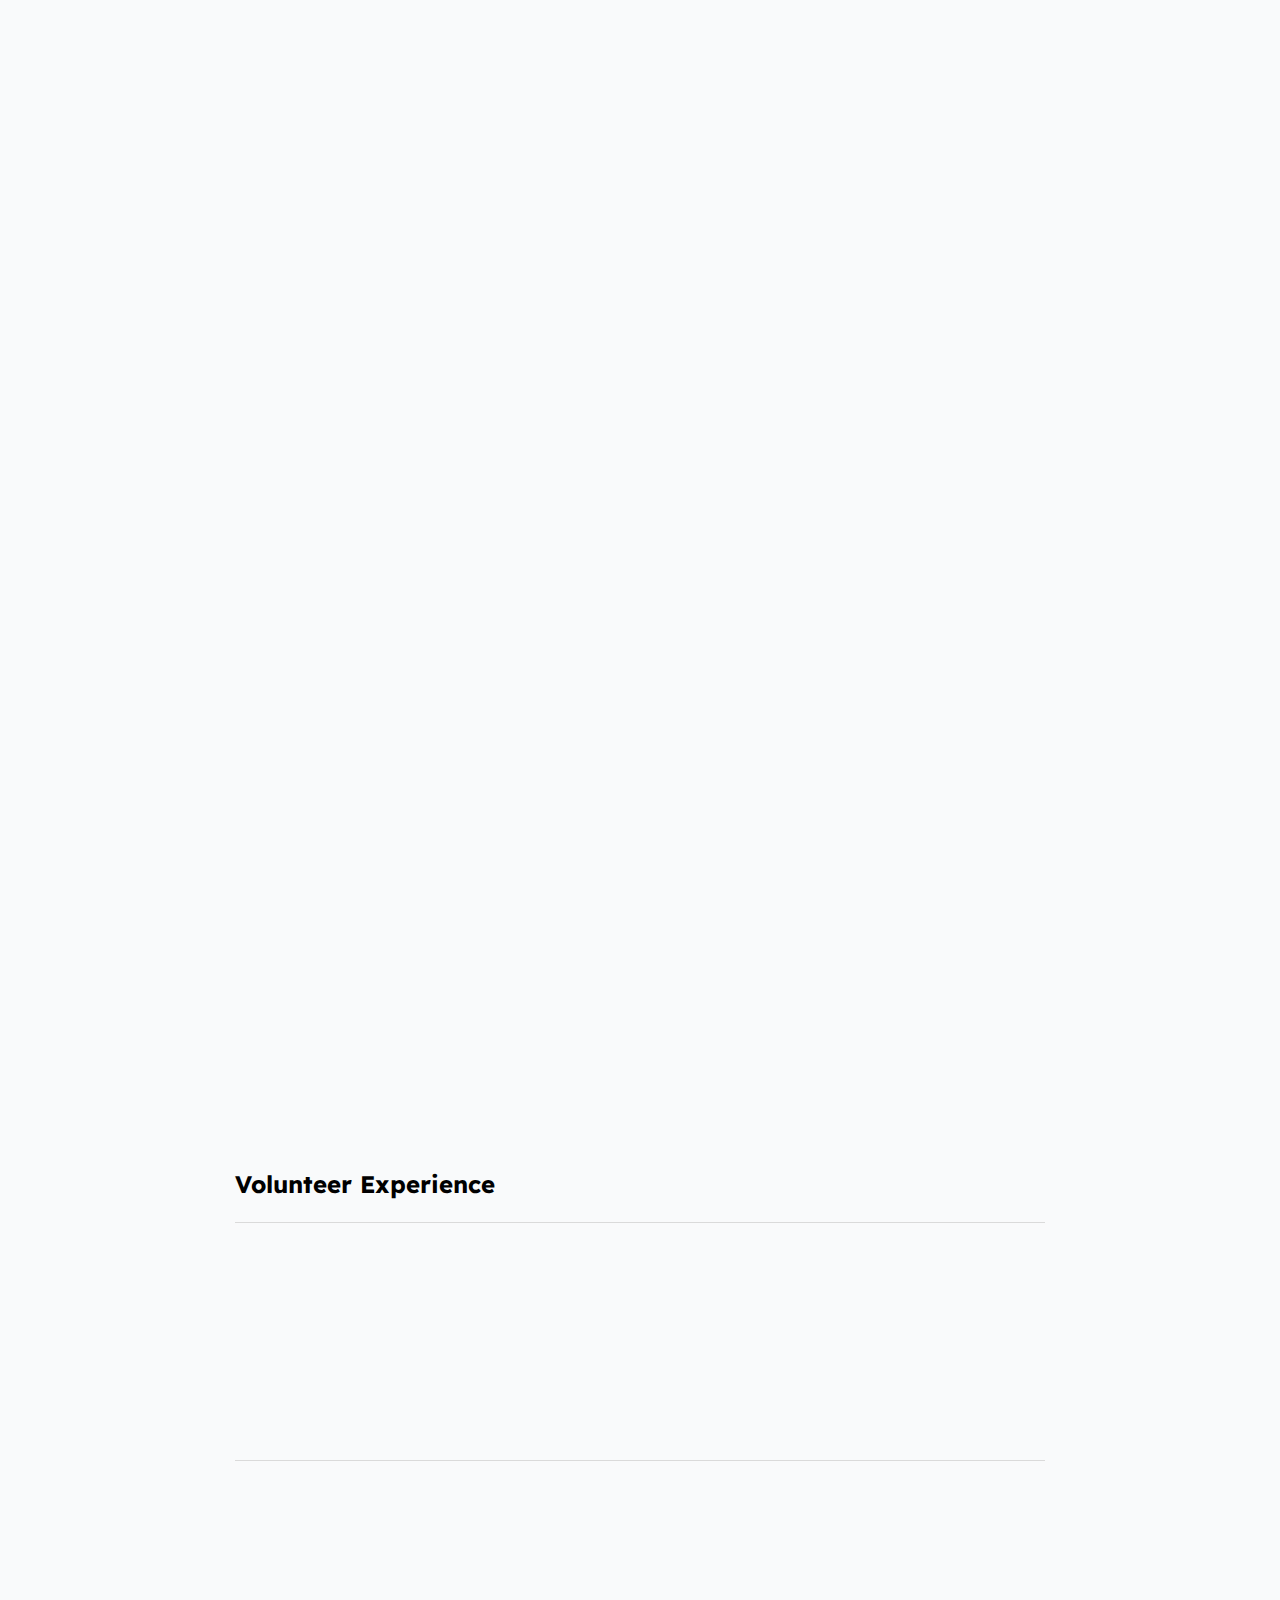
==== commit dc931140: "Merge branch 'master' of https://github.com/hdzhong/Resume-Site" ====
--- a/index.html
+++ b/index.html
@@ -23,7 +23,11 @@
             <img id="profile-pic" src="./assets/images/profile.png"/>
             <div>
                 <h1 id="user-name">Douglas Zhong</h1>
+<<<<<<< HEAD
                 <p id ="bio">Full-Stack Software Developer @ Powerex Corporation | Computer guy with a background in life sciences and a lover of music.</p>
+=======
+                <p id ="bio">Aspiring Software Engineer | Computer guy with a background in life sciences and a lover of music.</p>
+>>>>>>> d4a9f431daff08612be92729fb28382408d5f7d1
                 <a href="mailto: douglaszhong@gmail.com" target="_blank" id="email">📧 douglaszhong@gmail.com </a>
             </div>
         </section>
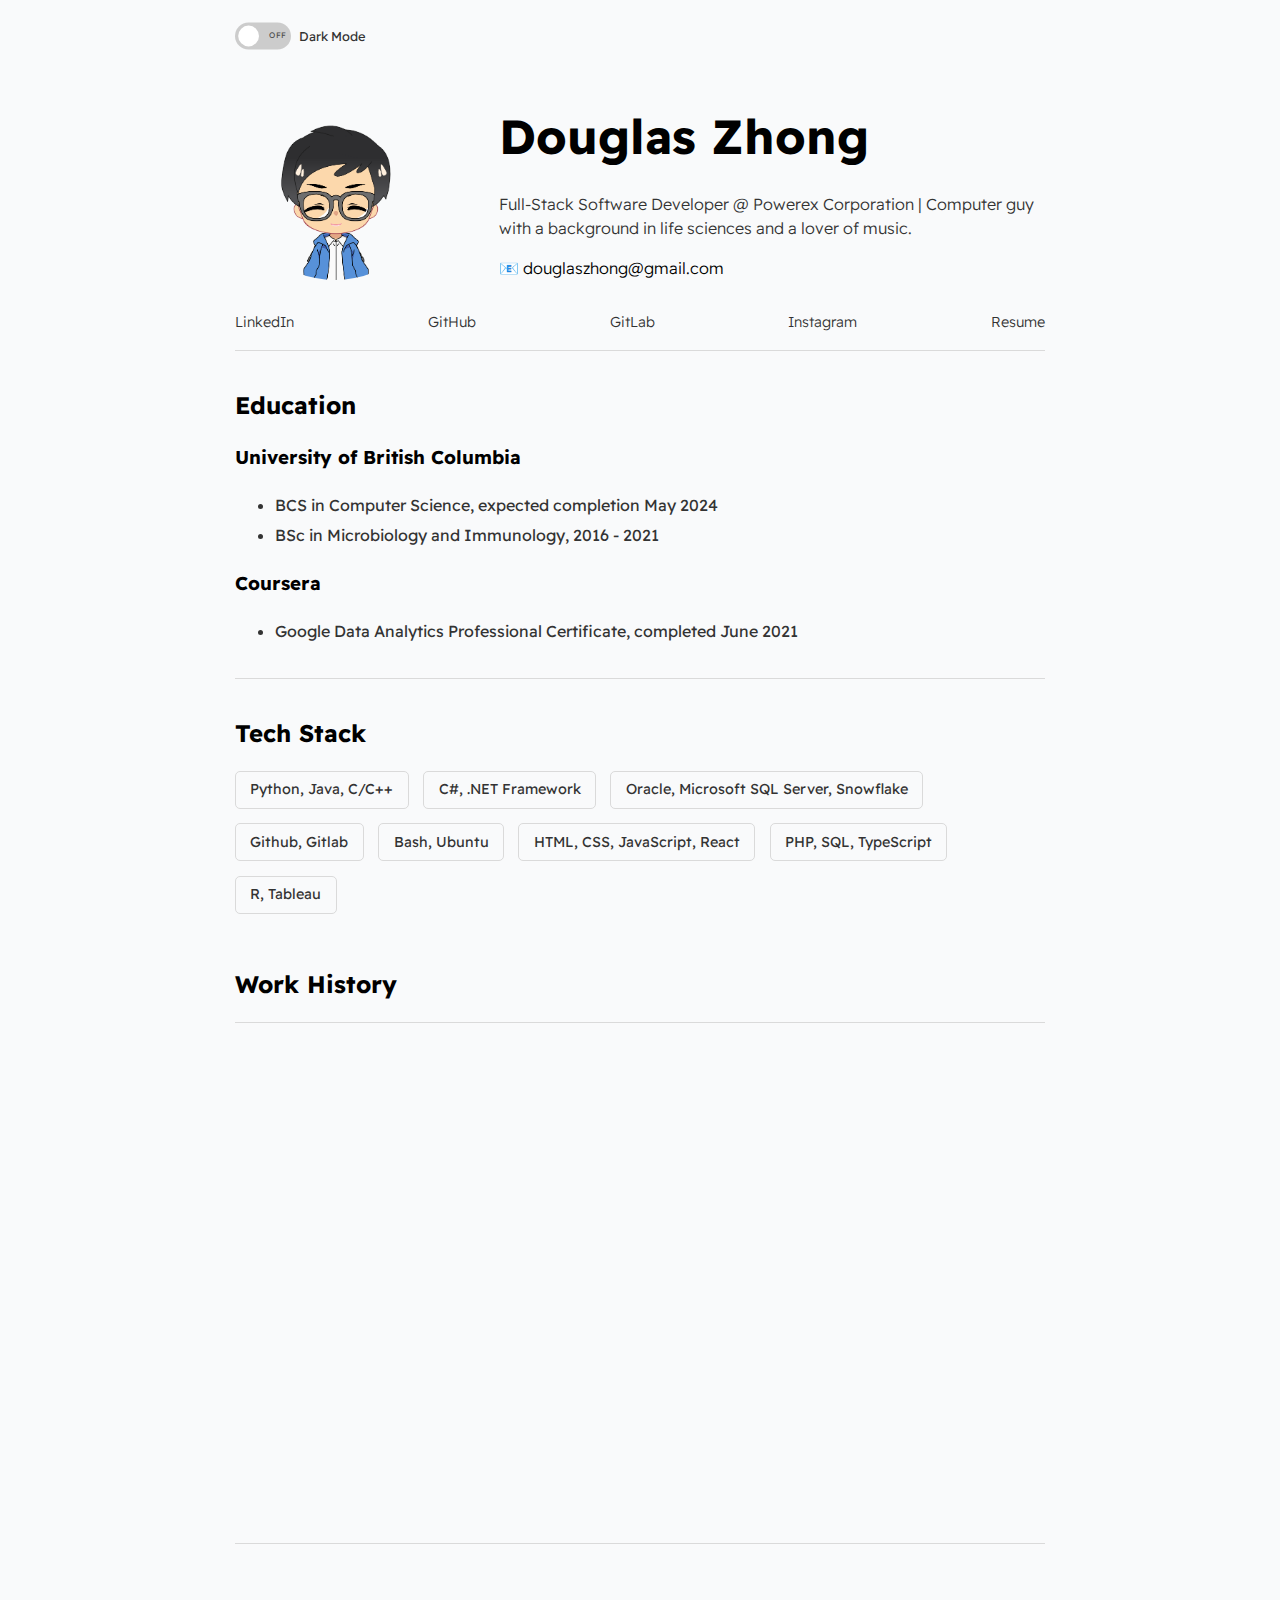
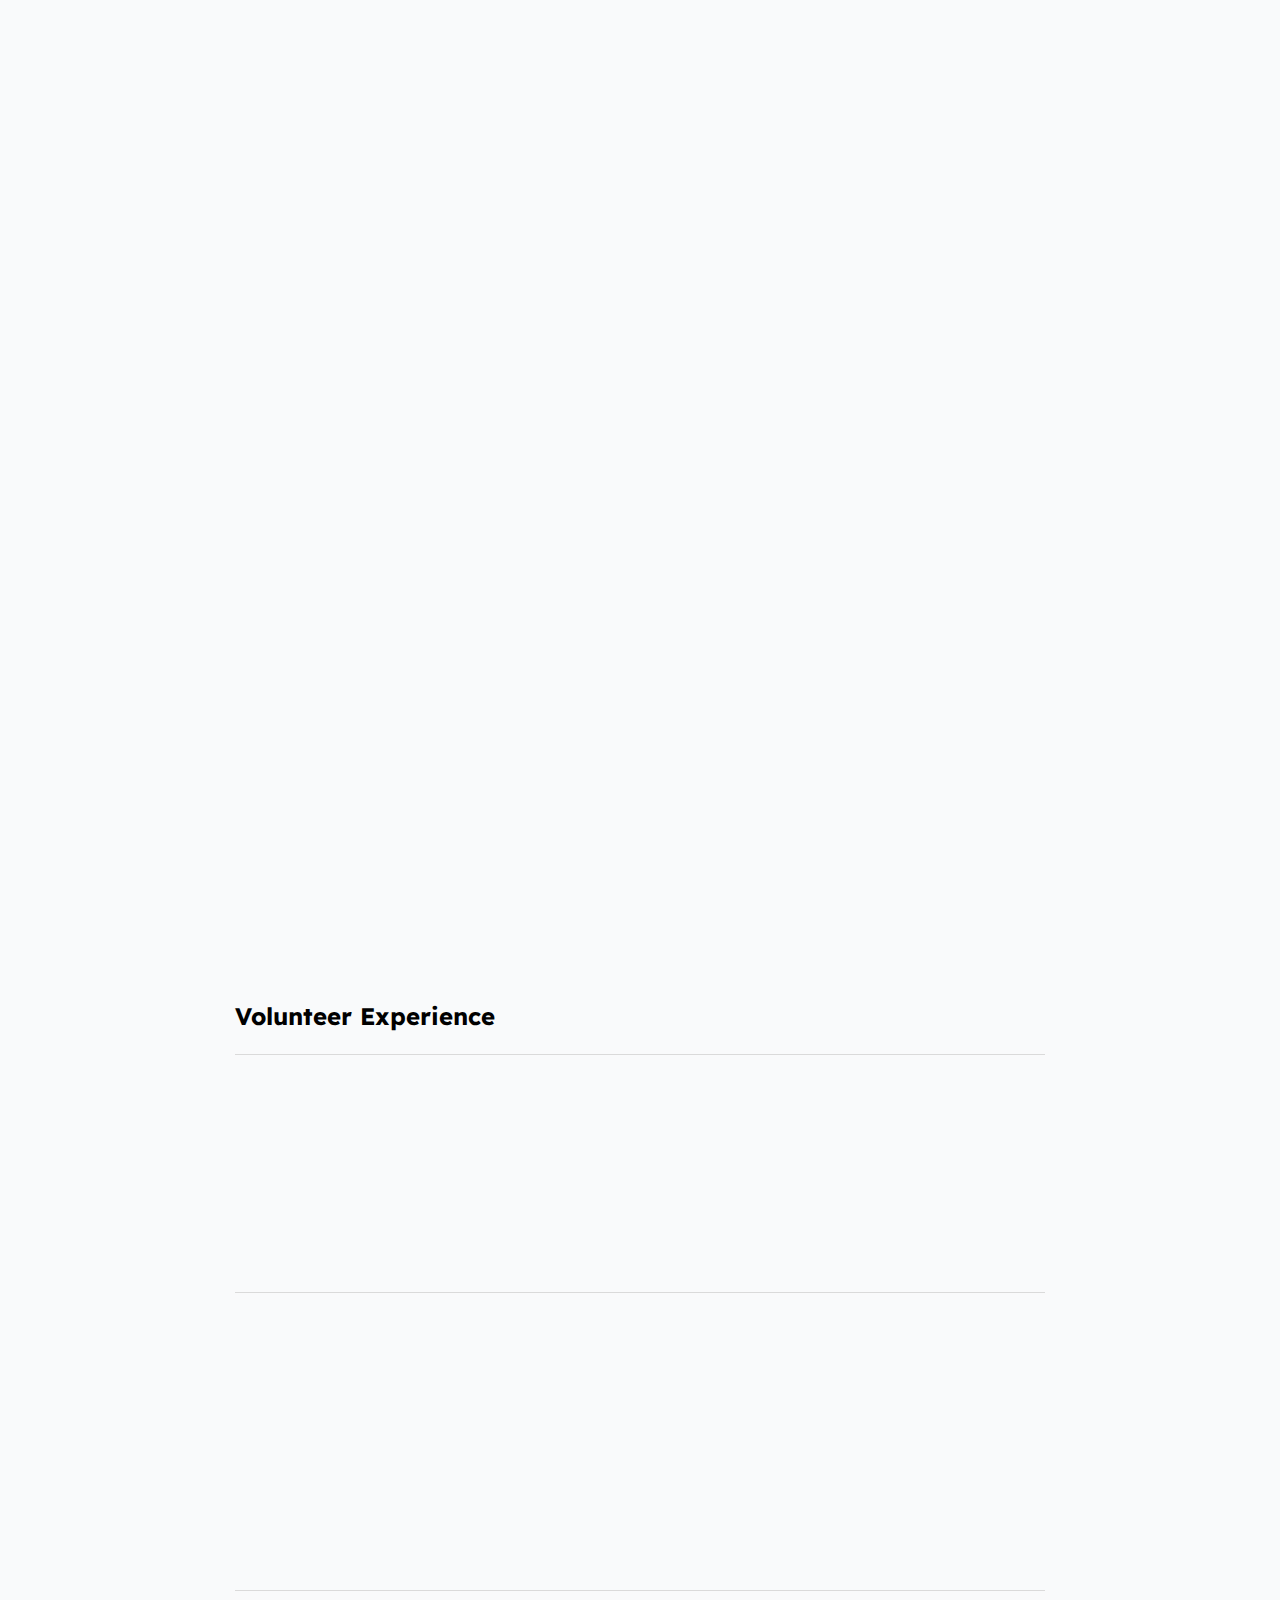
==== commit 546e1b8d: "Update index.html" ====
--- a/index.html
+++ b/index.html
@@ -23,11 +23,7 @@
             <img id="profile-pic" src="./assets/images/profile.png"/>
             <div>
                 <h1 id="user-name">Douglas Zhong</h1>
-<<<<<<< HEAD
                 <p id ="bio">Full-Stack Software Developer @ Powerex Corporation | Computer guy with a background in life sciences and a lover of music.</p>
-=======
-                <p id ="bio">Aspiring Software Engineer | Computer guy with a background in life sciences and a lover of music.</p>
->>>>>>> d4a9f431daff08612be92729fb28382408d5f7d1
                 <a href="mailto: douglaszhong@gmail.com" target="_blank" id="email">📧 douglaszhong@gmail.com </a>
             </div>
         </section>
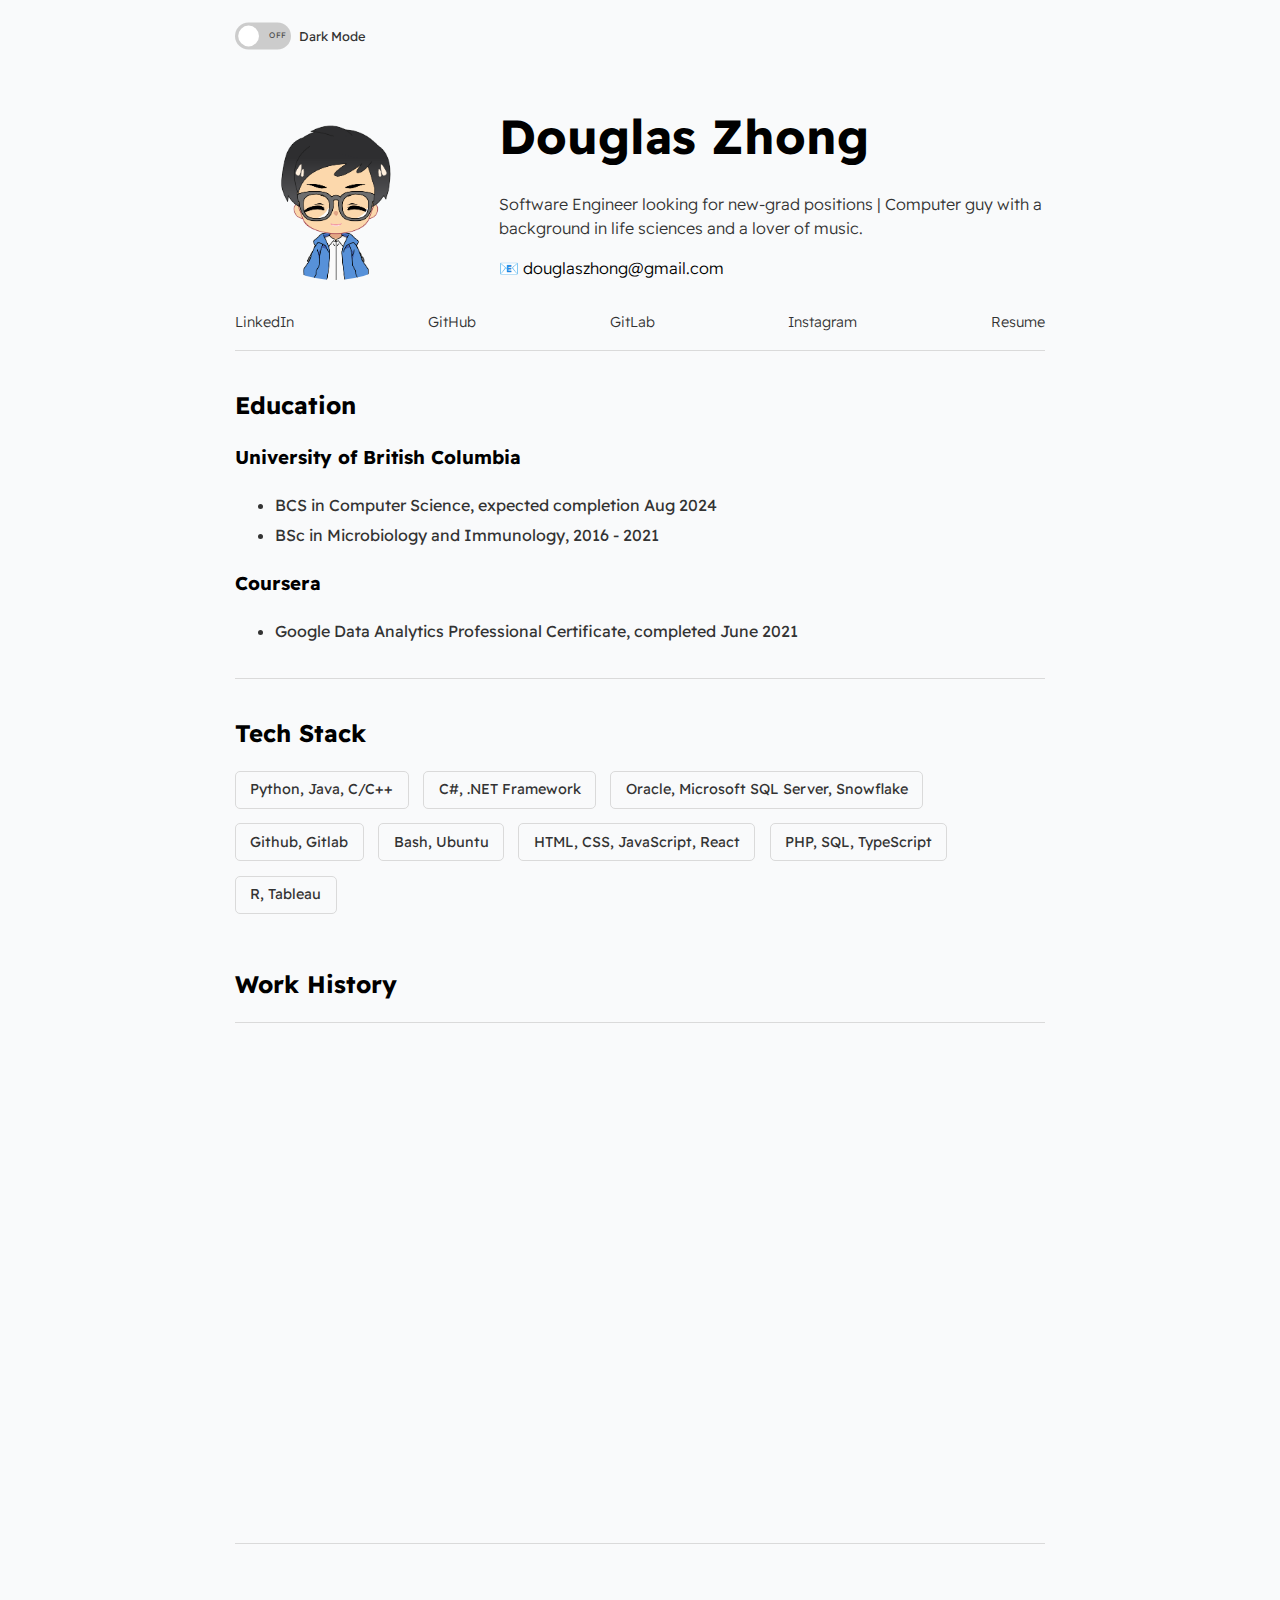
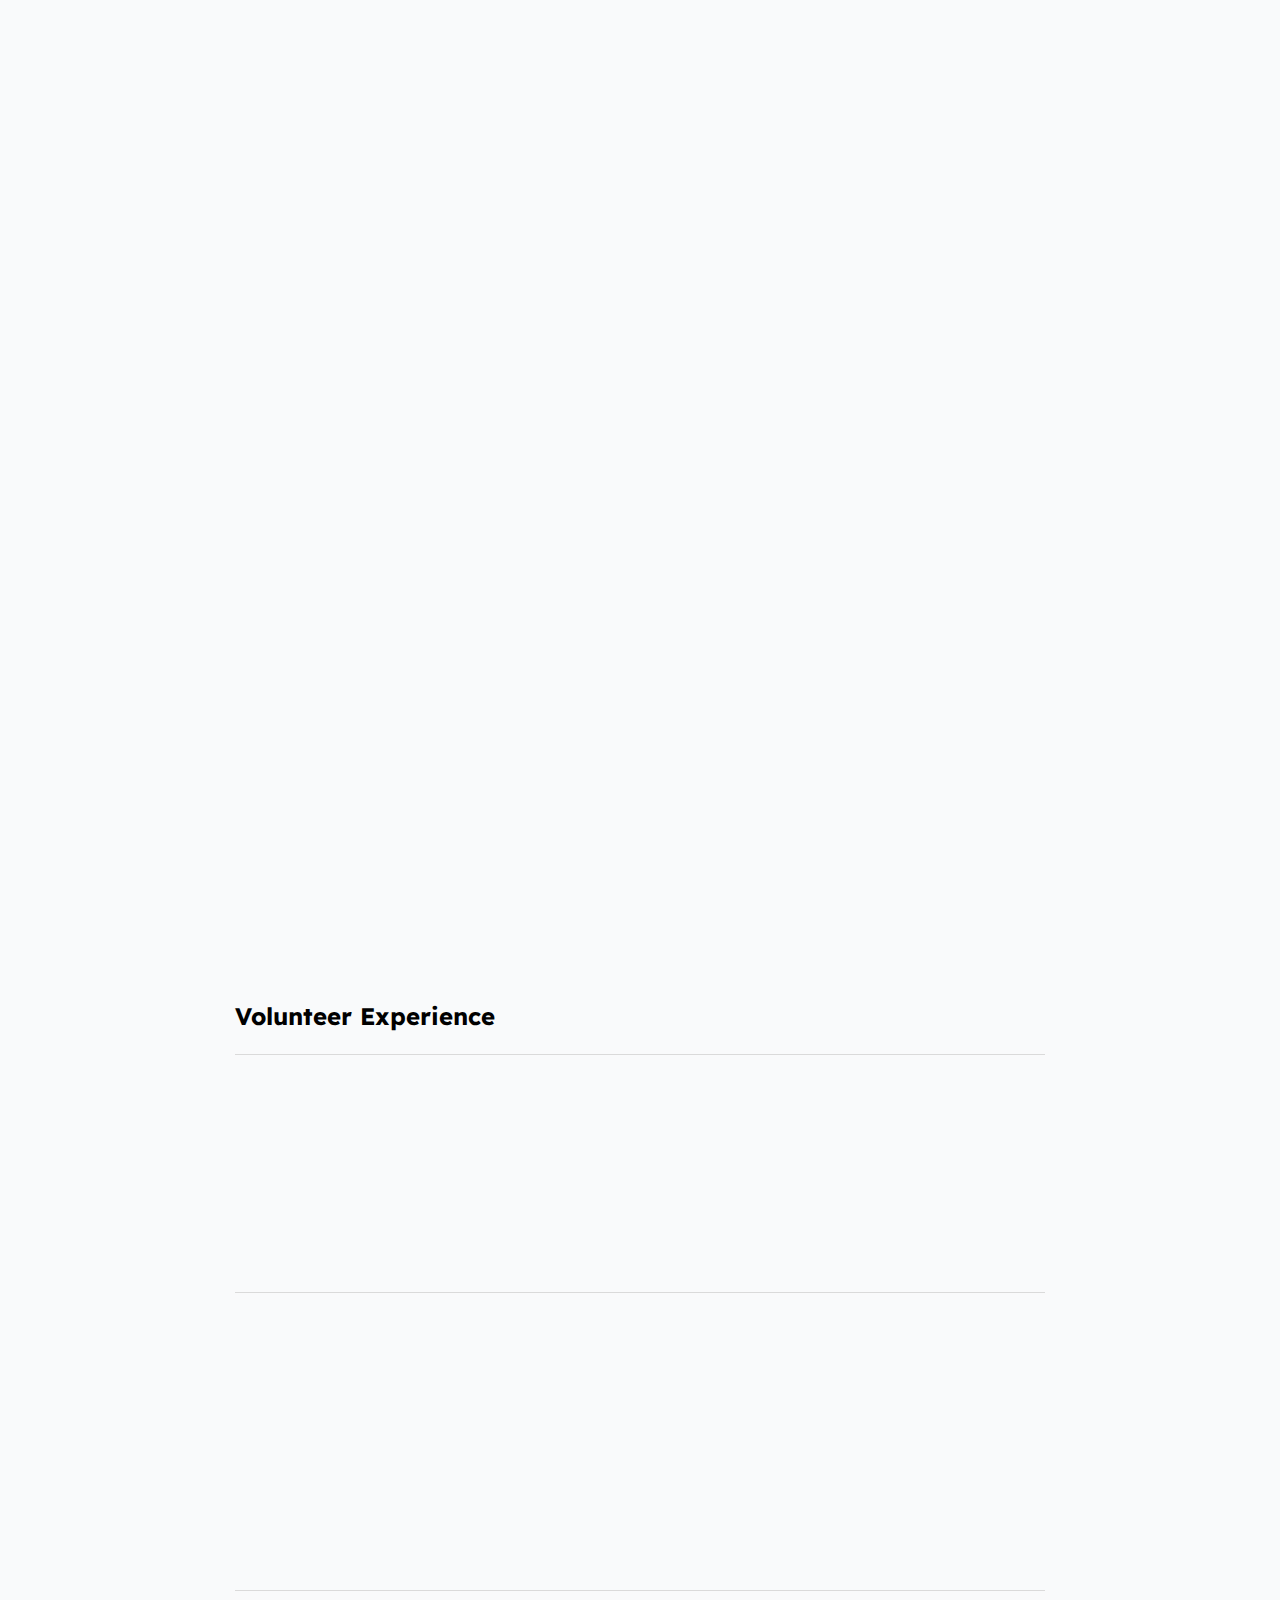
==== commit d53d0b62: "Update index.html" ====
--- a/index.html
+++ b/index.html
@@ -23,7 +23,7 @@
             <img id="profile-pic" src="./assets/images/profile.png"/>
             <div>
                 <h1 id="user-name">Douglas Zhong</h1>
-                <p id ="bio">Full-Stack Software Developer @ Powerex Corporation | Computer guy with a background in life sciences and a lover of music.</p>
+                <p id ="bio">Software Engineer looking for new-grad positions | Computer guy with a background in life sciences and a lover of music.</p>
                 <a href="mailto: douglaszhong@gmail.com" target="_blank" id="email">📧 douglaszhong@gmail.com </a>
             </div>
         </section>
@@ -43,7 +43,7 @@
             <h2>Education</h2>
             <h3>University of British Columbia</h1>
             <ul id="skills">
-                <li>BCS in Computer Science, expected completion May 2024</li>
+                <li>BCS in Computer Science, expected completion Aug 2024</li>
                 <li>BSc in Microbiology and Immunology, 2016 - 2021</li>
             </ul>
             <h3>Coursera</h3>
@@ -97,7 +97,7 @@
             <div class="line-break"></div>
             <div class="card--work-history reveal">
                 <strong>⚡ Full-Stack Developer Intern | <a href="https://powerex.com/" target="_blank">Powerex Corporation</a> </strong>
-                <p>May 2023 - Present</p>
+                <p>Sept 2023 - May 2024</p>
                 <p>Improve and maintain cutting edge software video encoders</p>
                 <ul>
                     <li>Contributing to the design, development, and testing of dozens of applications</li>
